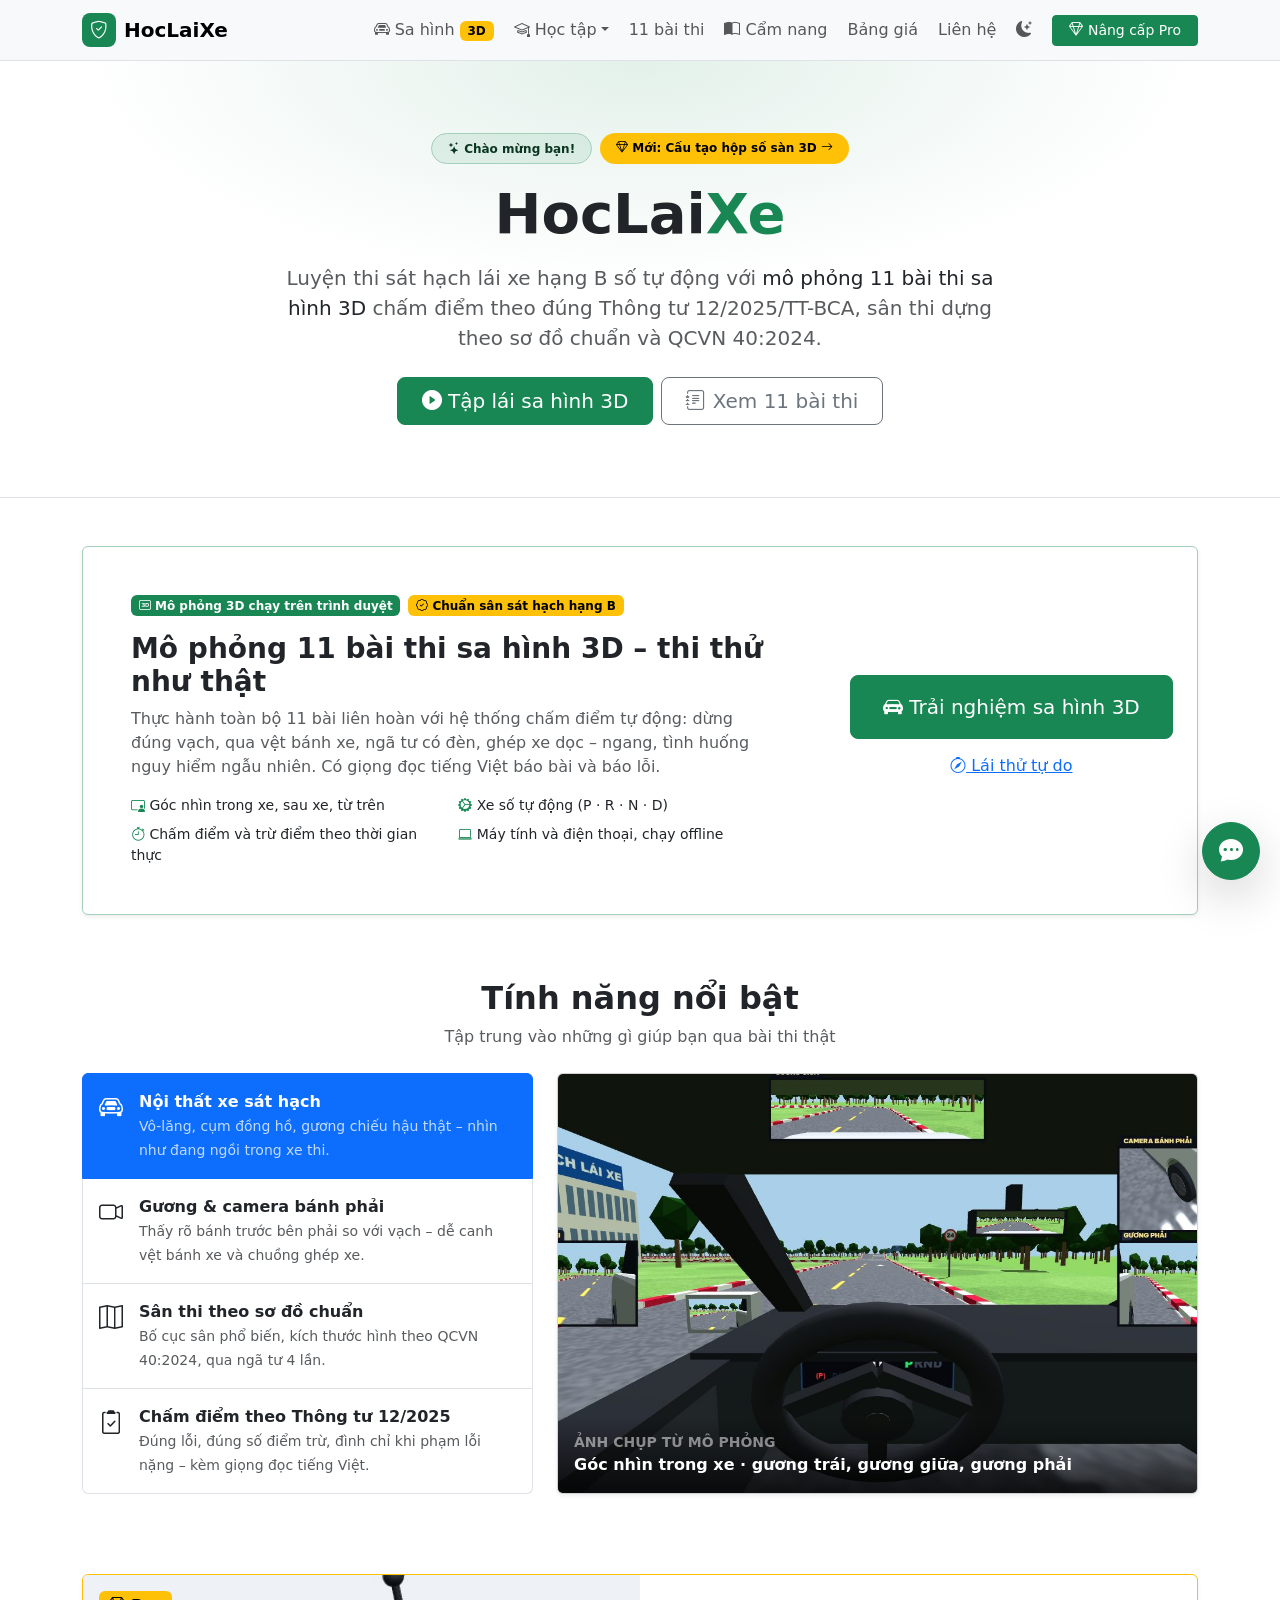
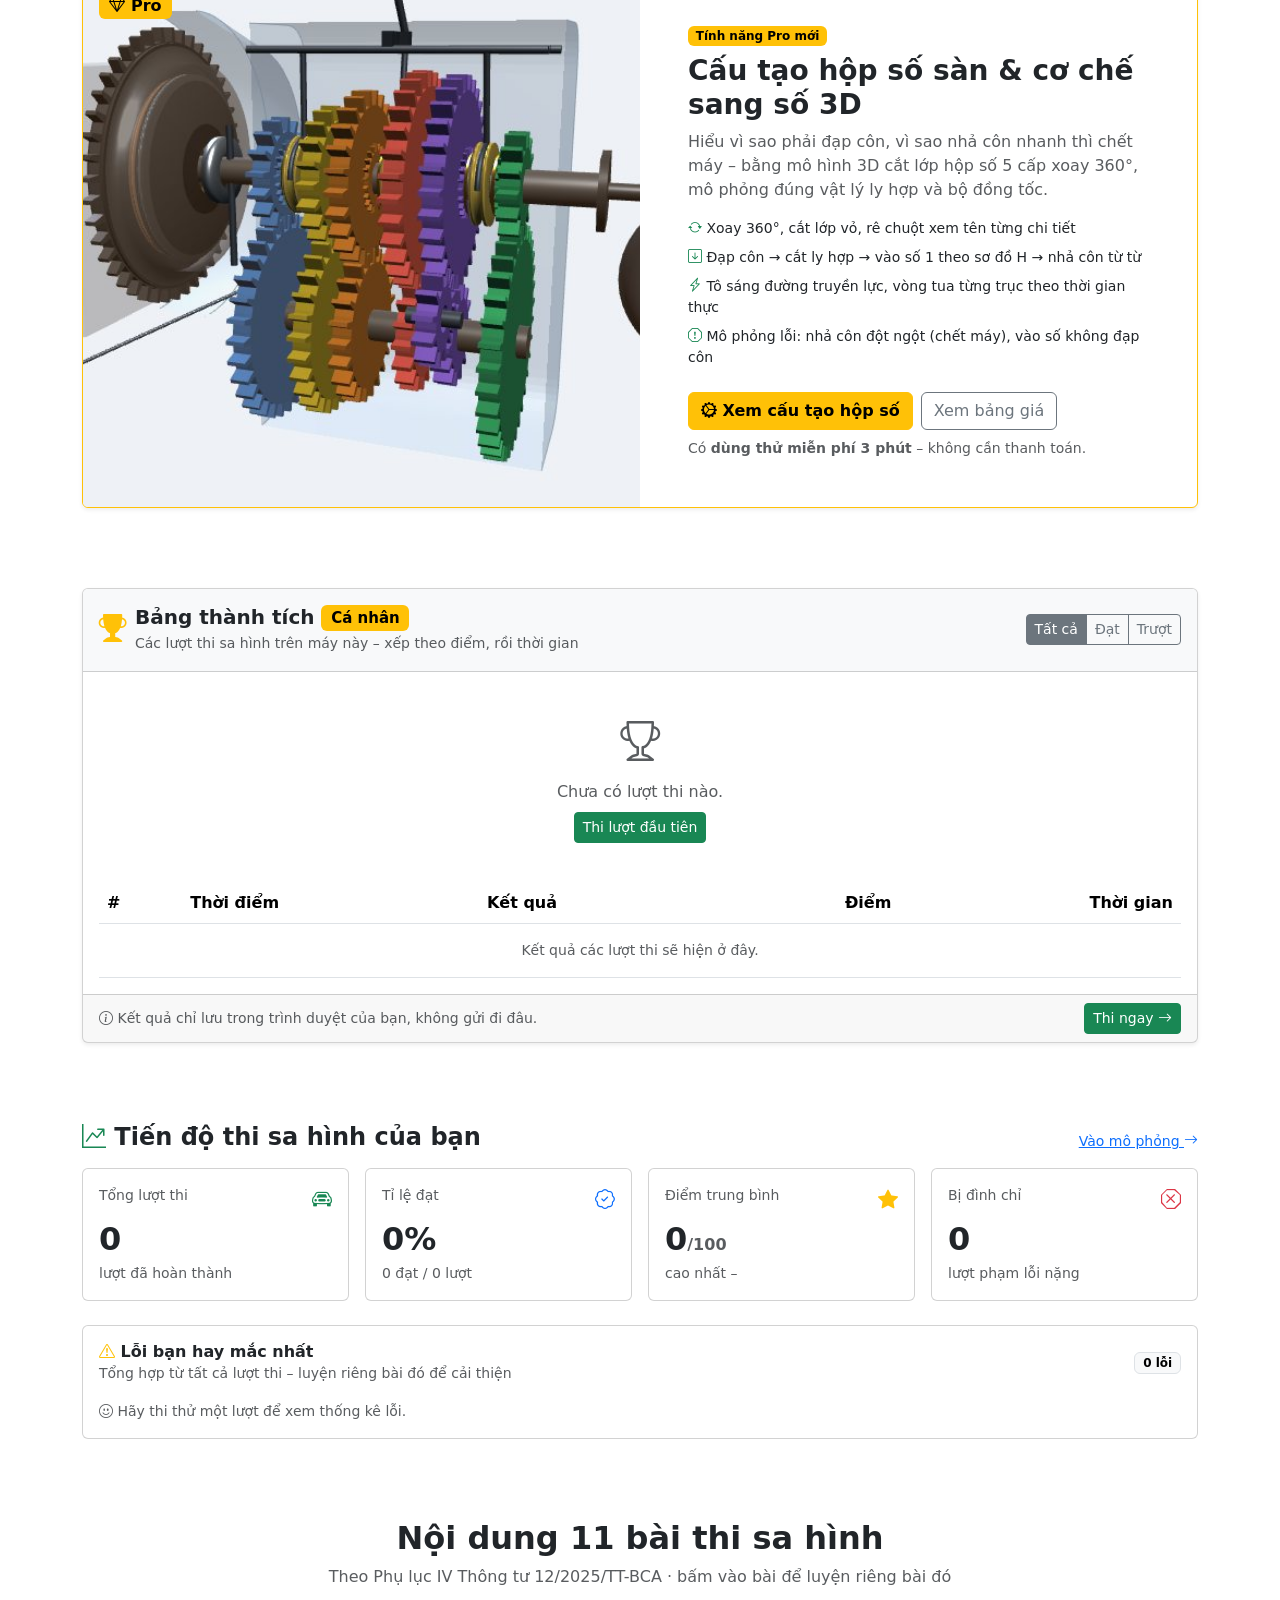
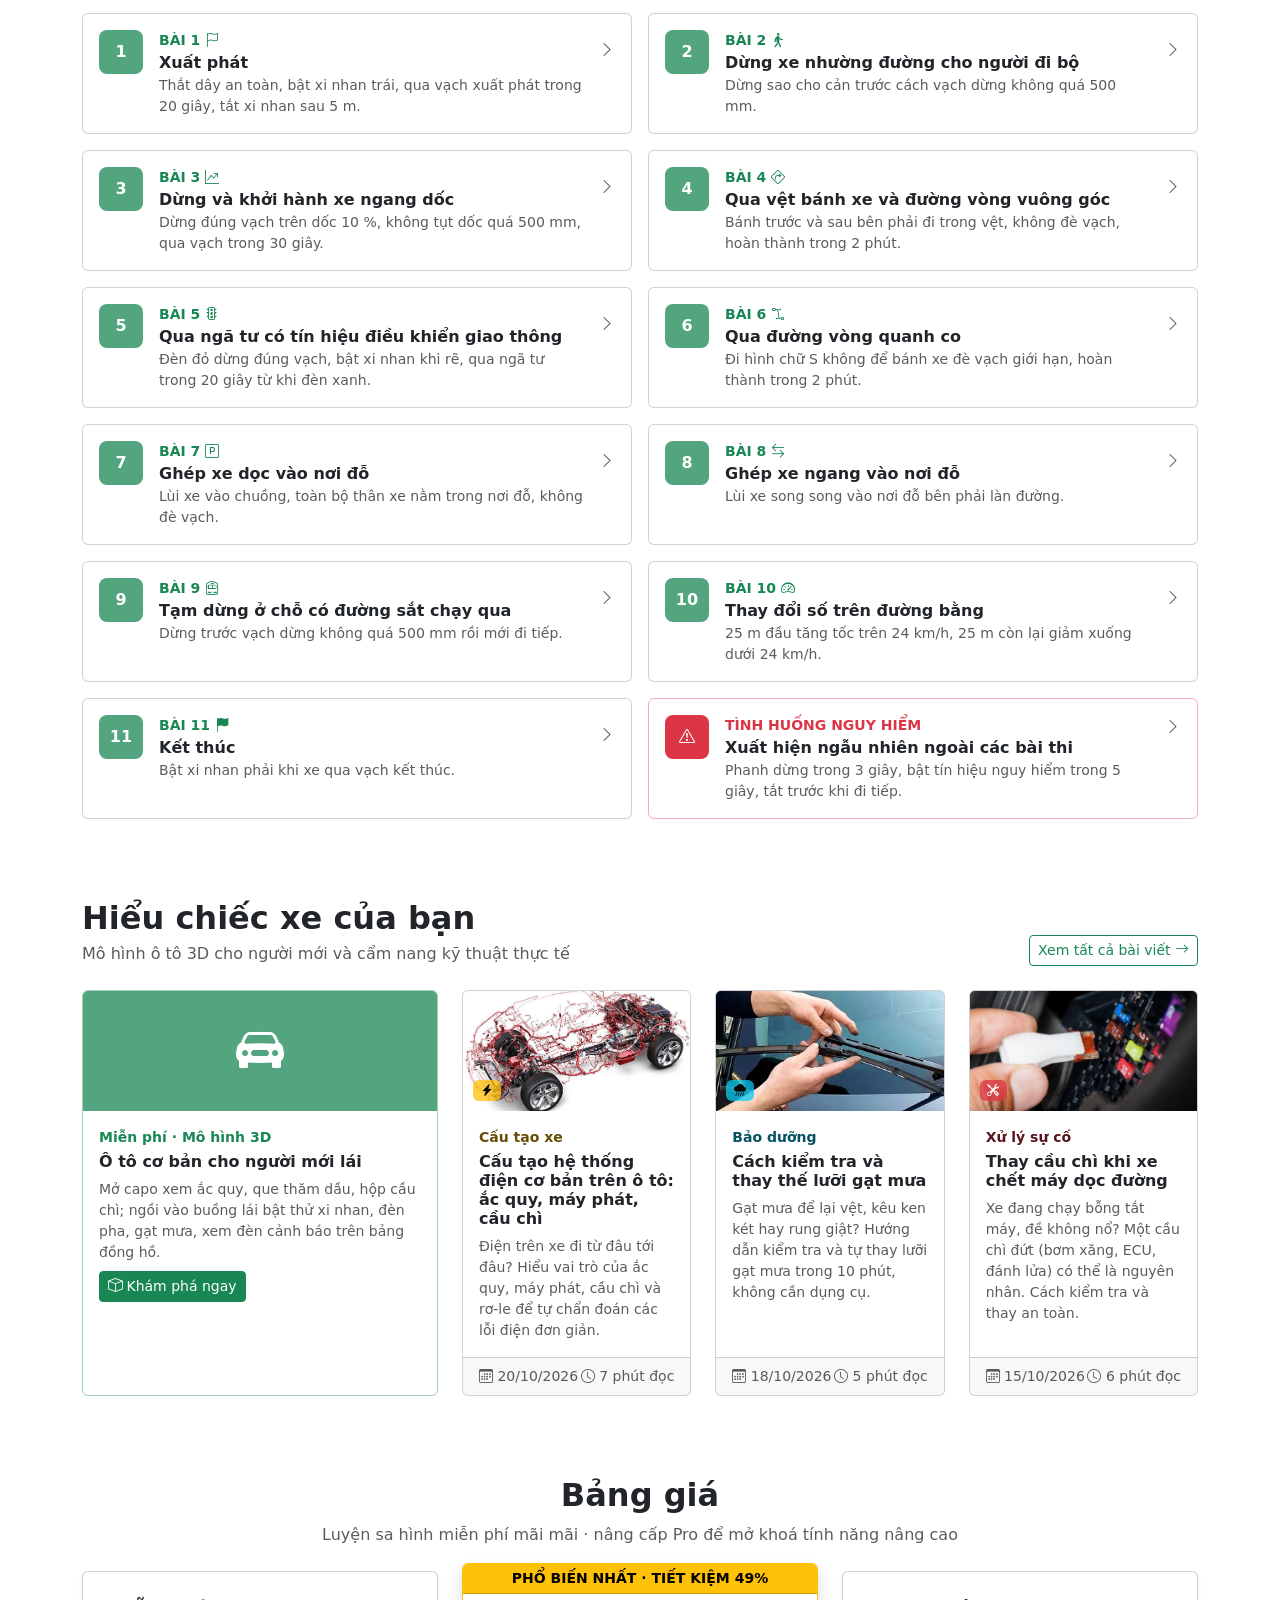
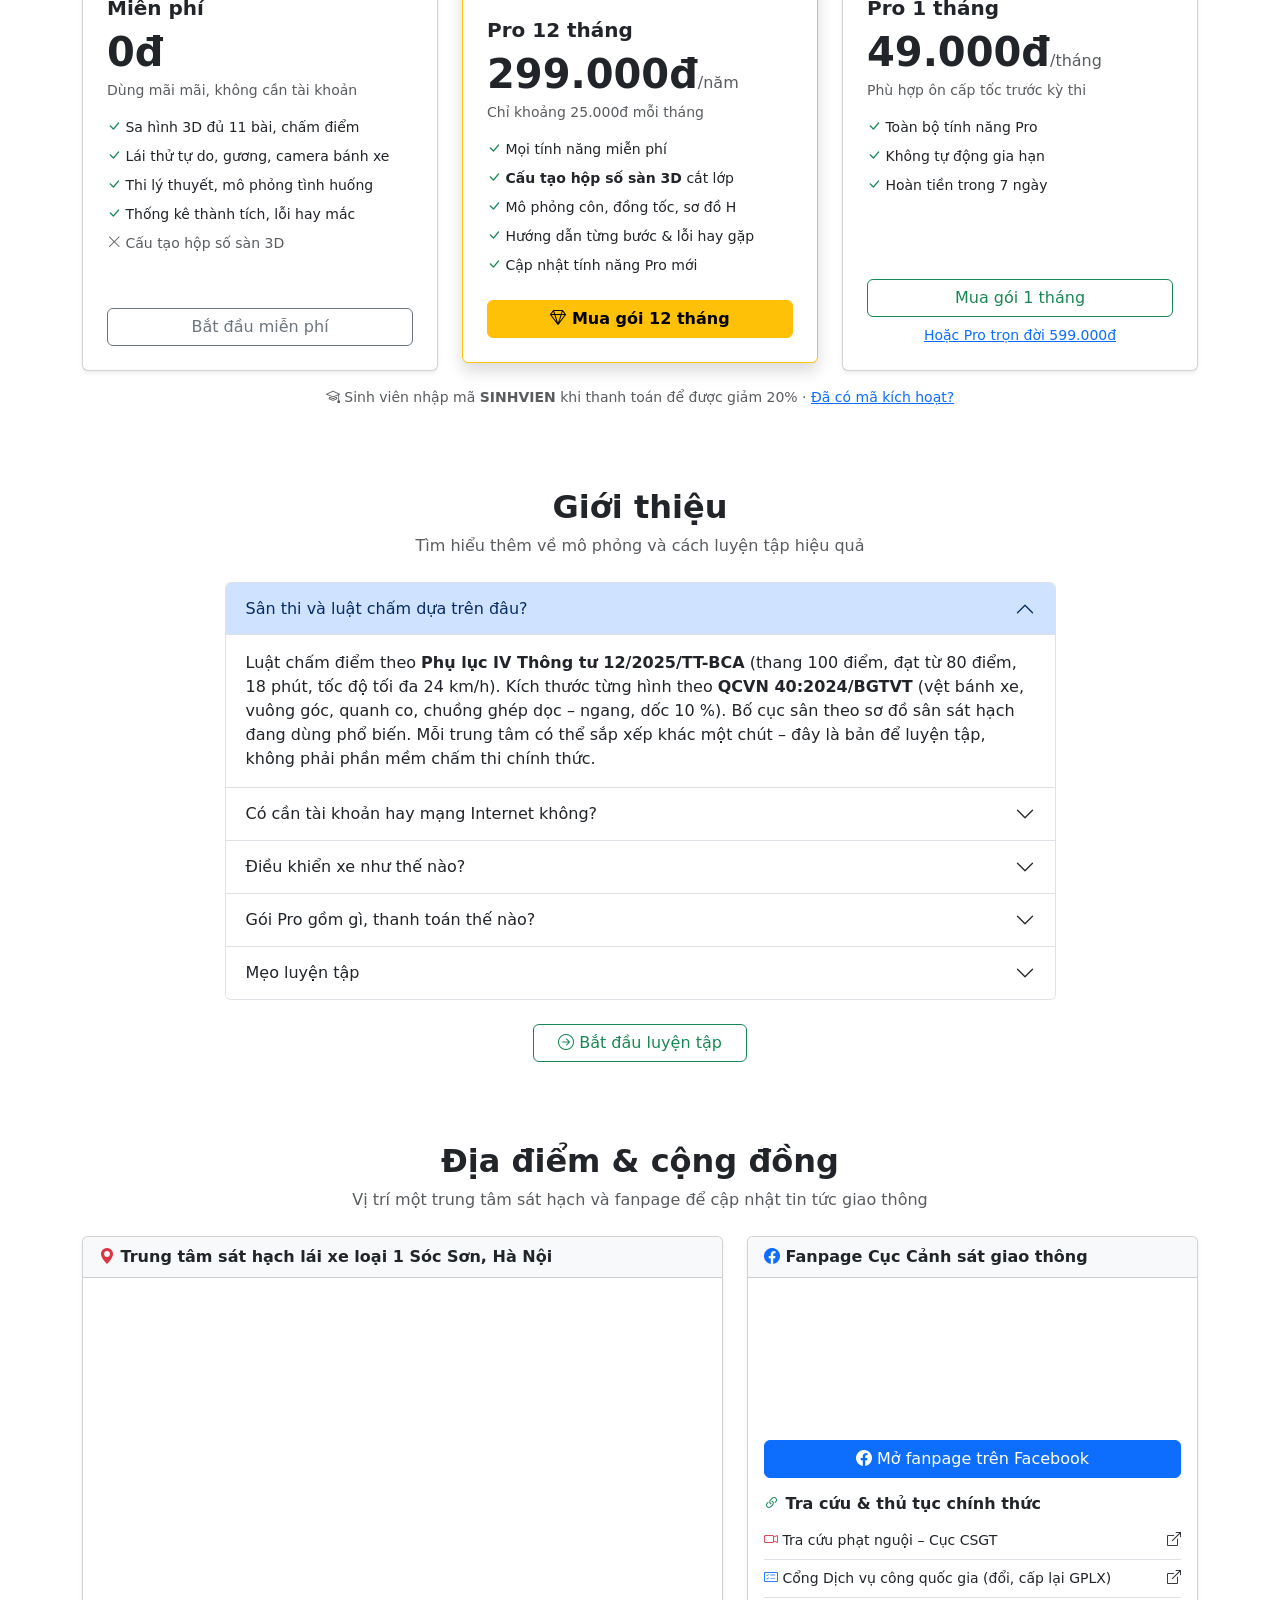
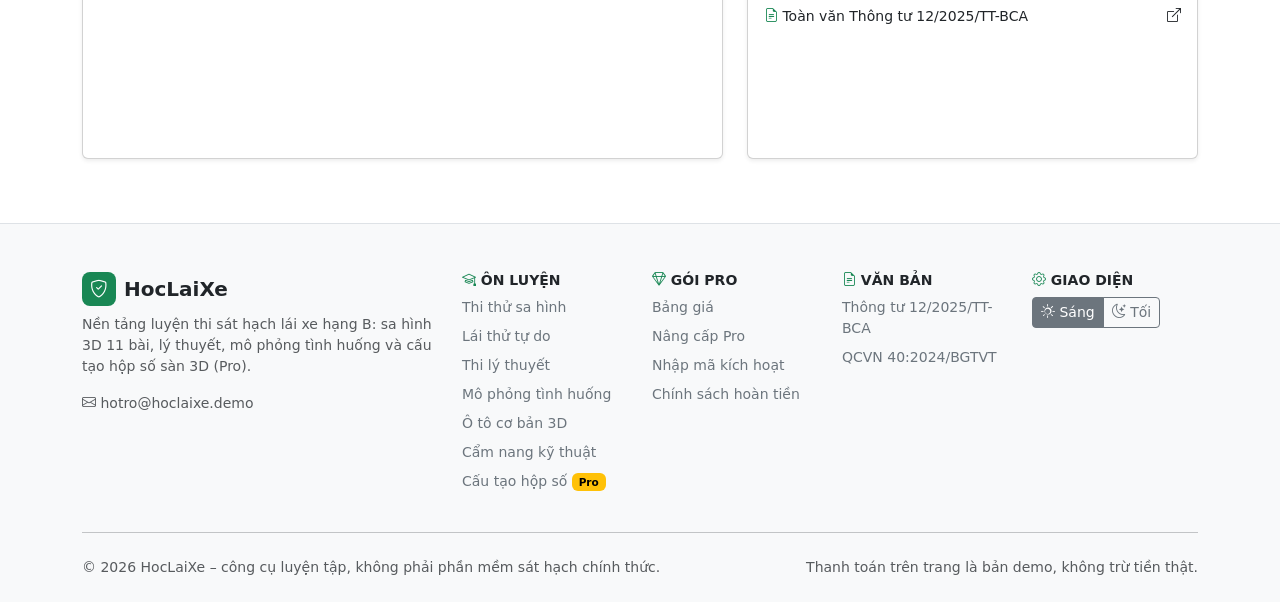
==== index.html @ d77bab8a "Thêm website HocLaiXe: luyện thi sát hạch lái xe hạng B - Trang chủ Bootstrap 5 (sáng/tối), thành tí" ====
<!doctype html>
<html lang="vi" data-bs-theme="light">
<head>
<meta charset="utf-8">
<meta name="viewport" content="width=device-width, initial-scale=1">
<link rel="icon" href="img/favicon.svg" type="image/svg+xml">
<title>HocLaiXe – Luyện thi sát hạch lái xe hạng B</title>
<meta name="description" content="Mô phỏng 11 bài thi sa hình 3D hạng B số tự động, chấm điểm theo Thông tư 12/2025/TT-BCA, sân dựng theo QCVN 40:2024. Chạy trên trình duyệt, không cần tài khoản.">
<script>
  // Áp chủ đề trước khi vẽ trang để không nháy màu
  (function () {
    try { var t = localStorage.getItem('sahinh_theme'); if (t === 'dark' || t === 'light') document.documentElement.setAttribute('data-bs-theme', t); } catch (e) {}
  })();
</script>
<link rel="stylesheet" href="vendor/bootstrap/bootstrap.min.css">
<link rel="stylesheet" href="vendor/bootstrap-icons/bootstrap-icons.min.css">
<link rel="stylesheet" href="css/home.css">
</head>
<body>

<!-- ============ THANH ĐIỀU HƯỚNG ============ -->
<nav class="navbar navbar-expand-lg bg-body-tertiary border-bottom sticky-top">
  <div class="container">
    <a class="navbar-brand d-flex align-items-center gap-2 fw-bold" href="index.html">
      <span class="brand-icon bg-success text-white rounded-3"><i class="bi bi-shield-check"></i></span>
      HocLaiXe
    </a>
    <button class="navbar-toggler" type="button" data-bs-toggle="collapse" data-bs-target="#nav" aria-controls="nav" aria-expanded="false" aria-label="Mở menu">
      <span class="navbar-toggler-icon"></span>
    </button>
    <div class="collapse navbar-collapse" id="nav">
      <ul class="navbar-nav ms-auto align-items-lg-center gap-lg-1">
        <li class="nav-item"><a class="nav-link" href="sa-hinh.html"><i class="bi bi-car-front"></i> Sa hình <span class="badge text-bg-warning">3D</span></a></li>
        <li class="nav-item dropdown">
          <a class="nav-link dropdown-toggle" href="#" role="button" data-bs-toggle="dropdown" aria-expanded="false"><i class="bi bi-mortarboard"></i> Học tập</a>
          <ul class="dropdown-menu">
            <li><a class="dropdown-item" href="sa-hinh.html"><i class="bi bi-car-front"></i> Sa hình 3D</a></li>
            <li><a class="dropdown-item" href="ly-thuyet.html"><i class="bi bi-journal-check"></i> Thi lý thuyết</a></li>
            <li><a class="dropdown-item" href="mo-phong.html"><i class="bi bi-play-btn"></i> Mô phỏng tình huống</a></li>
            <li><hr class="dropdown-divider"></li>
            <li><a class="dropdown-item" href="xe-co-ban.html"><i class="bi bi-box"></i> Ô tô cơ bản 3D</a></li>
            <li><a class="dropdown-item" href="hop-so.html"><i class="bi bi-gear-wide-connected"></i> Cấu tạo hộp số sàn <span class="badge text-bg-warning">Pro</span></a></li>
          </ul>
        </li>
        <li class="nav-item"><a class="nav-link" href="#noi-dung">11 bài thi</a></li>
        <li class="nav-item"><a class="nav-link" href="cam-nang.html"><i class="bi bi-book-half"></i> Cẩm nang</a></li>
        <li class="nav-item"><a class="nav-link" href="#bang-gia">Bảng giá</a></li>
        <li class="nav-item"><a class="nav-link" href="#lien-he">Liên hệ</a></li>
        <li class="nav-item">
          <button class="btn btn-link nav-link px-2" id="themeToggle" type="button" aria-label="Chuyển giao diện sáng/tối" title="Chuyển giao diện sáng/tối">
            <i class="bi bi-moon-stars-fill"></i><span class="d-lg-none ms-2">Giao diện sáng / tối</span>
          </button>
        </li>
        <li class="nav-item ms-lg-2"><a class="btn btn-success btn-sm px-3" data-pro-nav href="nang-cap.html"><i class="bi bi-gem"></i> Nâng cấp Pro</a></li>
      </ul>
    </div>
  </div>
</nav>

<!-- ============ HERO ============ -->
<header class="hero py-5 border-bottom">
  <div class="container text-center py-lg-4">
    <div class="d-flex flex-wrap justify-content-center gap-2 mb-3">
      <span class="badge rounded-pill text-bg-success bg-opacity-10 text-success-emphasis border border-success-subtle px-3 py-2">
        <i class="bi bi-stars"></i> <span id="welcome">Chào mừng bạn!</span>
      </span>
      <a class="badge rounded-pill text-bg-warning text-decoration-none px-3 py-2" href="hop-so.html">
        <i class="bi bi-gem"></i> Mới: Cấu tạo hộp số sàn 3D <i class="bi bi-arrow-right"></i>
      </a>
    </div>
    <h1 class="display-4 fw-bold mb-3">HocLai<span class="text-success">Xe</span></h1>
    <p class="lead text-body-secondary mx-auto mb-4" style="max-width: 720px">
      Luyện thi sát hạch lái xe hạng B số tự động với <strong class="text-body">mô phỏng 11 bài thi sa hình 3D</strong>
      chấm điểm theo đúng Thông tư 12/2025/TT-BCA, sân thi dựng theo sơ đồ chuẩn và QCVN 40:2024.
    </p>
    <div class="d-flex flex-wrap justify-content-center gap-2">
      <a class="btn btn-success btn-lg px-4" href="sa-hinh.html"><i class="bi bi-play-circle-fill"></i> Tập lái sa hình 3D</a>
      <a class="btn btn-outline-secondary btn-lg px-4" href="#noi-dung"><i class="bi bi-journal-text"></i> Xem 11 bài thi</a>
    </div>
  </div>
</header>

<main>
  <!-- ============ THẺ NỔI BẬT ============ -->
  <section class="container my-5">
    <div class="card border-success-subtle shadow-sm overflow-hidden">
      <div class="row g-0 align-items-center">
        <div class="col-lg-8">
          <div class="card-body p-4 p-lg-5">
            <div class="d-flex flex-wrap gap-2 mb-3">
              <span class="badge text-bg-success"><i class="bi bi-badge-3d"></i> Mô phỏng 3D chạy trên trình duyệt</span>
              <span class="badge text-bg-warning"><i class="bi bi-patch-check"></i> Chuẩn sân sát hạch hạng B</span>
            </div>
            <h2 class="h3 fw-bold">Mô phỏng 11 bài thi sa hình 3D – thi thử như thật</h2>
            <p class="text-body-secondary">
              Thực hành toàn bộ 11 bài liên hoàn với hệ thống chấm điểm tự động: dừng đúng vạch, qua vệt bánh xe,
              ngã tư có đèn, ghép xe dọc – ngang, tình huống nguy hiểm ngẫu nhiên. Có giọng đọc tiếng Việt báo bài và báo lỗi.
            </p>
            <div class="row row-cols-1 row-cols-sm-2 g-2 small">
              <div class="col"><i class="bi bi-person-video3 text-success"></i> Góc nhìn trong xe, sau xe, từ trên</div>
              <div class="col"><i class="bi bi-gear-wide-connected text-success"></i> Xe số tự động (P · R · N · D)</div>
              <div class="col"><i class="bi bi-stopwatch text-success"></i> Chấm điểm và trừ điểm theo thời gian thực</div>
              <div class="col"><i class="bi bi-laptop text-success"></i> Máy tính và điện thoại, chạy offline</div>
            </div>
          </div>
        </div>
        <div class="col-lg-4 text-center p-4">
          <a class="btn btn-success btn-lg w-100 py-3" href="sa-hinh.html"><i class="bi bi-car-front-fill"></i> Trải nghiệm sa hình 3D</a>
          <a class="btn btn-link mt-2" href="sa-hinh.html?mode=practice"><i class="bi bi-compass"></i> Lái thử tự do</a>
        </div>
      </div>
    </div>
  </section>

  <!-- ============ TÍNH NĂNG ============ -->
  <section class="container my-5 py-lg-3" id="tinh-nang">
    <div class="text-center mb-4">
      <h2 class="fw-bold">Tính năng nổi bật</h2>
      <p class="text-body-secondary">Tập trung vào những gì giúp bạn qua bài thi thật</p>
    </div>
    <div class="row g-4 align-items-stretch">
      <div class="col-lg-5">
        <div class="list-group" id="featureList">
          <button type="button" class="list-group-item list-group-item-action active p-3" data-img="img/cabin.jpg" data-caption="Góc nhìn trong xe · gương trái, gương giữa, gương phải">
            <div class="d-flex gap-3">
              <i class="bi bi-car-front fs-4"></i>
              <div><div class="fw-semibold">Nội thất xe sát hạch</div><small class="opacity-75">Vô-lăng, cụm đồng hồ, gương chiếu hậu thật – nhìn như đang ngồi trong xe thi.</small></div>
            </div>
          </button>
          <button type="button" class="list-group-item list-group-item-action p-3" data-img="img/vet.jpg" data-caption="Camera bánh phải giúp canh vệt bánh xe">
            <div class="d-flex gap-3">
              <i class="bi bi-camera-video fs-4"></i>
              <div><div class="fw-semibold">Gương &amp; camera bánh phải</div><small class="opacity-75">Thấy rõ bánh trước bên phải so với vạch – dễ canh vệt bánh xe và chuồng ghép xe.</small></div>
            </div>
          </button>
          <button type="button" class="list-group-item list-group-item-action p-3" data-img="img/so-do.jpg" data-caption="Sơ đồ sân sát hạch: ghép xe, chữ S, chữ Z, ngã tư có đèn">
            <div class="d-flex gap-3">
              <i class="bi bi-map fs-4"></i>
              <div><div class="fw-semibold">Sân thi theo sơ đồ chuẩn</div><small class="opacity-75">Bố cục sân phổ biến, kích thước hình theo QCVN 40:2024, qua ngã tư 4 lần.</small></div>
            </div>
          </button>
          <button type="button" class="list-group-item list-group-item-action p-3" data-img="img/nga-tu.jpg" data-caption="Ngã tư có đèn tín hiệu, đồng hồ đếm ngược">
            <div class="d-flex gap-3">
              <i class="bi bi-clipboard2-check fs-4"></i>
              <div><div class="fw-semibold">Chấm điểm theo Thông tư 12/2025</div><small class="opacity-75">Đúng lỗi, đúng số điểm trừ, đình chỉ khi phạm lỗi nặng – kèm giọng đọc tiếng Việt.</small></div>
            </div>
          </button>
        </div>
      </div>
      <div class="col-lg-7">
        <div class="card h-100 overflow-hidden shadow-sm">
          <div class="feature-shot position-relative h-100">
            <img id="featureImg" src="img/cabin.jpg" class="w-100 h-100 object-fit-cover" alt="Ảnh chụp mô phỏng">
            <div class="position-absolute bottom-0 start-0 end-0 p-3 feature-caption">
              <div class="small text-uppercase text-white-50 fw-semibold">Ảnh chụp từ mô phỏng</div>
              <div class="fw-bold text-white" id="featureCaption">Góc nhìn trong xe · gương trái, gương giữa, gương phải</div>
            </div>
          </div>
        </div>
      </div>
    </div>
  </section>

  <!-- ============ TÍNH NĂNG PRO: HỘP SỐ SÀN ============ -->
  <section class="container my-5 py-lg-3" id="pro-hop-so">
    <div class="card border-warning shadow-sm overflow-hidden">
      <div class="row g-0 align-items-stretch">
        <div class="col-lg-6">
          <a href="hop-so.html" class="d-block h-100 position-relative">
            <img src="img/hop-so.jpg" class="w-100 h-100 object-fit-cover" alt="Mô hình 3D cắt lớp hộp số sàn" loading="lazy">
            <span class="position-absolute top-0 start-0 m-3 badge text-bg-warning fs-6"><i class="bi bi-gem"></i> Pro</span>
          </a>
        </div>
        <div class="col-lg-6">
          <div class="card-body p-4 p-lg-5">
            <span class="badge text-bg-warning mb-2">Tính năng Pro mới</span>
            <h2 class="h3 fw-bold">Cấu tạo hộp số sàn &amp; cơ chế sang số 3D</h2>
            <p class="text-body-secondary">Hiểu vì sao phải đạp côn, vì sao nhả côn nhanh thì chết máy – bằng mô hình 3D cắt lớp hộp số 5 cấp xoay 360°, mô phỏng đúng vật lý ly hợp và bộ đồng tốc.</p>
            <ul class="list-unstyled vstack gap-2 small mb-4">
              <li><i class="bi bi-arrow-repeat text-success"></i> Xoay 360°, cắt lớp vỏ, rê chuột xem tên từng chi tiết</li>
              <li><i class="bi bi-arrow-down-square text-success"></i> Đạp côn → cắt ly hợp → vào số 1 theo sơ đồ H → nhả côn từ từ</li>
              <li><i class="bi bi-lightning-charge text-success"></i> Tô sáng đường truyền lực, vòng tua từng trục theo thời gian thực</li>
              <li><i class="bi bi-exclamation-octagon text-success"></i> Mô phỏng lỗi: nhả côn đột ngột (chết máy), vào số không đạp côn</li>
            </ul>
            <div class="d-flex flex-wrap gap-2">
              <a class="btn btn-warning fw-semibold" href="hop-so.html"><i class="bi bi-gear-wide-connected"></i> Xem cấu tạo hộp số</a>
              <a class="btn btn-outline-secondary" href="#bang-gia">Xem bảng giá</a>
            </div>
            <div class="small text-body-secondary mt-2">Có <b>dùng thử miễn phí 3 phút</b> – không cần thanh toán.</div>
          </div>
        </div>
      </div>
    </div>
  </section>

  <!-- ============ BẢNG THÀNH TÍCH ============ -->
  <section class="container my-5 py-lg-3" id="thanh-tich">
    <div class="card shadow-sm">
      <div class="card-header bg-body-tertiary d-flex flex-wrap justify-content-between align-items-center gap-2 py-3">
        <div class="d-flex align-items-center gap-2">
          <span class="fs-3 text-warning"><i class="bi bi-trophy-fill"></i></span>
          <div>
            <h2 class="h5 fw-bold mb-0">Bảng thành tích <span class="badge text-bg-warning align-middle">Cá nhân</span></h2>
            <small class="text-body-secondary">Các lượt thi sa hình trên máy này – xếp theo điểm, rồi thời gian</small>
          </div>
        </div>
        <div class="btn-group btn-group-sm" role="group" aria-label="Lọc kết quả" id="rankFilter">
          <input type="radio" class="btn-check" name="rf" id="rfAll" value="all" checked><label class="btn btn-outline-secondary" for="rfAll">Tất cả</label>
          <input type="radio" class="btn-check" name="rf" id="rfPass" value="pass"><label class="btn btn-outline-secondary" for="rfPass">Đạt</label>
          <input type="radio" class="btn-check" name="rf" id="rfFail" value="fail"><label class="btn btn-outline-secondary" for="rfFail">Trượt</label>
        </div>
      </div>
      <div class="card-body">
        <div class="row g-3 align-items-end mb-3" id="podium"></div>
        <div class="table-responsive">
          <table class="table table-hover align-middle mb-0">
            <thead><tr><th>#</th><th>Thời điểm</th><th>Kết quả</th><th class="text-end">Điểm</th><th class="text-end">Thời gian</th></tr></thead>
            <tbody id="rankBody"></tbody>
          </table>
        </div>
      </div>
      <div class="card-footer d-flex flex-wrap justify-content-between align-items-center gap-2">
        <span class="small text-body-secondary"><i class="bi bi-info-circle"></i> Kết quả chỉ lưu trong trình duyệt của bạn, không gửi đi đâu.</span>
        <a class="btn btn-success btn-sm" href="sa-hinh.html">Thi ngay <i class="bi bi-arrow-right"></i></a>
      </div>
    </div>
  </section>

  <!-- ============ TIẾN ĐỘ ============ -->
  <section class="container my-5 py-lg-3" id="tien-do">
    <div class="d-flex justify-content-between align-items-end mb-3">
      <h2 class="h4 fw-bold mb-0"><i class="bi bi-graph-up-arrow text-success"></i> Tiến độ thi sa hình của bạn</h2>
      <a class="small" href="sa-hinh.html">Vào mô phỏng <i class="bi bi-arrow-right"></i></a>
    </div>
    <div class="row row-cols-2 row-cols-lg-4 g-3 mb-4">
      <div class="col"><div class="card h-100"><div class="card-body">
        <div class="d-flex justify-content-between"><span class="small text-body-secondary">Tổng lượt thi</span><i class="bi bi-car-front text-success fs-5"></i></div>
        <div class="fs-2 fw-bold" id="stTotal">0</div><div class="small text-body-secondary">lượt đã hoàn thành</div>
      </div></div></div>
      <div class="col"><div class="card h-100"><div class="card-body">
        <div class="d-flex justify-content-between"><span class="small text-body-secondary">Tỉ lệ đạt</span><i class="bi bi-patch-check text-primary fs-5"></i></div>
        <div class="fs-2 fw-bold" id="stRate">0%</div><div class="small text-body-secondary" id="stRateSub">0 đạt / 0 lượt</div>
      </div></div></div>
      <div class="col"><div class="card h-100"><div class="card-body">
        <div class="d-flex justify-content-between"><span class="small text-body-secondary">Điểm trung bình</span><i class="bi bi-star-fill text-warning fs-5"></i></div>
        <div class="fs-2 fw-bold"><span id="stAvg">0</span><span class="fs-6 text-body-secondary">/100</span></div><div class="small text-body-secondary">cao nhất <span id="stBest">–</span></div>
      </div></div></div>
      <div class="col"><div class="card h-100"><div class="card-body">
        <div class="d-flex justify-content-between"><span class="small text-body-secondary">Bị đình chỉ</span><i class="bi bi-x-octagon text-danger fs-5"></i></div>
        <div class="fs-2 fw-bold" id="stFail">0</div><div class="small text-body-secondary">lượt phạm lỗi nặng</div>
      </div></div></div>
    </div>
    <div class="card">
      <div class="card-body">
        <div class="d-flex flex-wrap justify-content-between align-items-center gap-2 mb-3">
          <div>
            <h3 class="h6 fw-bold mb-0"><i class="bi bi-exclamation-triangle text-warning"></i> Lỗi bạn hay mắc nhất</h3>
            <small class="text-body-secondary">Tổng hợp từ tất cả lượt thi – luyện riêng bài đó để cải thiện</small>
          </div>
          <span class="badge text-bg-light border" id="errTotal">0 lỗi</span>
        </div>
        <div id="errList" class="vstack gap-3"></div>
      </div>
    </div>
  </section>

  <!-- ============ NỘI DUNG 11 BÀI ============ -->
  <section class="container my-5 py-lg-3" id="noi-dung">
    <div class="text-center mb-4">
      <h2 class="fw-bold">Nội dung 11 bài thi sa hình</h2>
      <p class="text-body-secondary">Theo Phụ lục IV Thông tư 12/2025/TT-BCA · bấm vào bài để luyện riêng bài đó</p>
    </div>
    <div class="row row-cols-1 row-cols-md-2 g-3" id="lessonGrid"></div>
  </section>

  <!-- ============ Ô TÔ CƠ BẢN 3D + CẨM NANG ============ -->
  <section class="container my-5 py-lg-3" id="cam-nang-moi">
    <div class="d-flex flex-wrap justify-content-between align-items-end gap-2 mb-4">
      <div>
        <h2 class="fw-bold mb-1">Hiểu chiếc xe của bạn</h2>
        <p class="text-body-secondary mb-0">Mô hình ô tô 3D cho người mới và cẩm nang kỹ thuật thực tế</p>
      </div>
      <a class="btn btn-outline-success btn-sm" href="cam-nang.html">Xem tất cả bài viết <i class="bi bi-arrow-right"></i></a>
    </div>
    <div class="row g-4">
      <div class="col-lg-4">
        <a class="card h-100 lesson-card text-decoration-none border-success-subtle" href="xe-co-ban.html">
          <div class="article-cover text-bg-success bg-opacity-75"><i class="bi bi-car-front-fill"></i></div>
          <div class="card-body">
            <div class="small text-success fw-semibold mb-1">Miễn phí · Mô hình 3D</div>
            <h3 class="h6 fw-bold text-body">Ô tô cơ bản cho người mới lái</h3>
            <p class="small text-body-secondary mb-2">Mở capo xem ắc quy, que thăm dầu, hộp cầu chì; ngồi vào buồng lái bật thử xi nhan, đèn pha, gạt mưa, xem đèn cảnh báo trên bảng đồng hồ.</p>
            <span class="btn btn-success btn-sm"><i class="bi bi-box"></i> Khám phá ngay</span>
          </div>
        </a>
      </div>
      <div class="col-lg-8">
        <div class="row row-cols-1 row-cols-md-3 g-4" id="homeArticles"></div>
      </div>
    </div>
  </section>

  <!-- ============ BẢNG GIÁ ============ -->
  <section class="container my-5 py-lg-3" id="bang-gia">
    <div class="text-center mb-4">
      <h2 class="fw-bold">Bảng giá</h2>
      <p class="text-body-secondary">Luyện sa hình miễn phí mãi mãi · nâng cấp Pro để mở khoá tính năng nâng cao</p>
    </div>
    <div class="row row-cols-1 row-cols-lg-3 g-4 align-items-stretch">
      <div class="col">
        <div class="card h-100 price-card shadow-sm">
          <div class="card-body p-4 d-flex flex-column">
            <h3 class="h5 fw-bold">Miễn phí</h3>
            <div class="display-6 fw-bold mb-1">0đ</div>
            <div class="small text-body-secondary mb-3">Dùng mãi mãi, không cần tài khoản</div>
            <ul class="list-unstyled vstack gap-2 small mb-4">
              <li><i class="bi bi-check-lg text-success"></i> Sa hình 3D đủ 11 bài, chấm điểm</li>
              <li><i class="bi bi-check-lg text-success"></i> Lái thử tự do, gương, camera bánh xe</li>
              <li><i class="bi bi-check-lg text-success"></i> Thi lý thuyết, mô phỏng tình huống</li>
              <li><i class="bi bi-check-lg text-success"></i> Thống kê thành tích, lỗi hay mắc</li>
              <li class="text-body-secondary"><i class="bi bi-x-lg"></i> Cấu tạo hộp số sàn 3D</li>
            </ul>
            <a class="btn btn-outline-secondary mt-auto" href="sa-hinh.html">Bắt đầu miễn phí</a>
          </div>
        </div>
      </div>
      <div class="col">
        <div class="card h-100 price-card featured border-warning shadow">
          <div class="card-header text-bg-warning text-center fw-semibold py-1 small">PHỔ BIẾN NHẤT · TIẾT KIỆM 49%</div>
          <div class="card-body p-4 d-flex flex-column">
            <h3 class="h5 fw-bold">Pro 12 tháng</h3>
            <div class="display-6 fw-bold mb-1">299.000đ<span class="fs-6 fw-normal text-body-secondary">/năm</span></div>
            <div class="small text-body-secondary mb-3">Chỉ khoảng 25.000đ mỗi tháng</div>
            <ul class="list-unstyled vstack gap-2 small mb-4">
              <li><i class="bi bi-check-lg text-success"></i> Mọi tính năng miễn phí</li>
              <li><i class="bi bi-check-lg text-success"></i> <b>Cấu tạo hộp số sàn 3D</b> cắt lớp</li>
              <li><i class="bi bi-check-lg text-success"></i> Mô phỏng côn, đồng tốc, sơ đồ H</li>
              <li><i class="bi bi-check-lg text-success"></i> Hướng dẫn từng bước &amp; lỗi hay gặp</li>
              <li><i class="bi bi-check-lg text-success"></i> Cập nhật tính năng Pro mới</li>
            </ul>
            <a class="btn btn-warning fw-semibold mt-auto" href="nang-cap.html?plan=Y"><i class="bi bi-gem"></i> Mua gói 12 tháng</a>
          </div>
        </div>
      </div>
      <div class="col">
        <div class="card h-100 price-card shadow-sm">
          <div class="card-body p-4 d-flex flex-column">
            <h3 class="h5 fw-bold">Pro 1 tháng</h3>
            <div class="display-6 fw-bold mb-1">49.000đ<span class="fs-6 fw-normal text-body-secondary">/tháng</span></div>
            <div class="small text-body-secondary mb-3">Phù hợp ôn cấp tốc trước kỳ thi</div>
            <ul class="list-unstyled vstack gap-2 small mb-4">
              <li><i class="bi bi-check-lg text-success"></i> Toàn bộ tính năng Pro</li>
              <li><i class="bi bi-check-lg text-success"></i> Không tự động gia hạn</li>
              <li><i class="bi bi-check-lg text-success"></i> Hoàn tiền trong 7 ngày</li>
            </ul>
            <a class="btn btn-outline-success mt-auto" href="nang-cap.html?plan=M">Mua gói 1 tháng</a>
            <a class="small text-center mt-2" href="nang-cap.html?plan=L">Hoặc Pro trọn đời 599.000đ</a>
          </div>
        </div>
      </div>
    </div>
    <div class="text-center small text-body-secondary mt-3">
      <i class="bi bi-mortarboard"></i> Sinh viên nhập mã <b>SINHVIEN</b> khi thanh toán để được giảm 20% ·
      <a href="nang-cap.html#kich-hoat">Đã có mã kích hoạt?</a>
    </div>
  </section>

  <!-- ============ GIỚI THIỆU ============ -->
  <section class="container my-5 py-lg-3" id="gioi-thieu">
    <div class="text-center mb-4">
      <h2 class="fw-bold">Giới thiệu</h2>
      <p class="text-body-secondary">Tìm hiểu thêm về mô phỏng và cách luyện tập hiệu quả</p>
    </div>
    <div class="row justify-content-center">
      <div class="col-lg-9">
        <div class="accordion" id="faq">
          <div class="accordion-item">
            <h3 class="accordion-header"><button class="accordion-button" type="button" data-bs-toggle="collapse" data-bs-target="#f1">Sân thi và luật chấm dựa trên đâu?</button></h3>
            <div id="f1" class="accordion-collapse collapse show" data-bs-parent="#faq"><div class="accordion-body">
              Luật chấm điểm theo <strong>Phụ lục IV Thông tư 12/2025/TT-BCA</strong> (thang 100 điểm, đạt từ 80 điểm, 18 phút, tốc độ tối đa 24 km/h).
              Kích thước từng hình theo <strong>QCVN 40:2024/BGTVT</strong> (vệt bánh xe, vuông góc, quanh co, chuồng ghép dọc – ngang, dốc 10 %).
              Bố cục sân theo sơ đồ sân sát hạch đang dùng phổ biến. Mỗi trung tâm có thể sắp xếp khác một chút – đây là bản để luyện tập, không phải phần mềm chấm thi chính thức.
            </div></div>
          </div>
          <div class="accordion-item">
            <h3 class="accordion-header"><button class="accordion-button collapsed" type="button" data-bs-toggle="collapse" data-bs-target="#f2">Có cần tài khoản hay mạng Internet không?</button></h3>
            <div id="f2" class="accordion-collapse collapse" data-bs-parent="#faq"><div class="accordion-body">
              Không. Toàn bộ chạy trên trình duyệt từ các tệp tĩnh, kể cả khi không có mạng. Lịch sử thi được lưu trong trình duyệt của bạn.
            </div></div>
          </div>
          <div class="accordion-item">
            <h3 class="accordion-header"><button class="accordion-button collapsed" type="button" data-bs-toggle="collapse" data-bs-target="#f3">Điều khiển xe như thế nào?</button></h3>
            <div id="f3" class="accordion-collapse collapse" data-bs-parent="#faq"><div class="accordion-body">
              <div class="row row-cols-1 row-cols-sm-2 g-2 small">
                <div class="col"><kbd>W</kbd> <kbd>S</kbd> ga / phanh</div>
                <div class="col"><kbd>A</kbd> <kbd>D</kbd> xoay vô-lăng · <kbd>F</kbd> trả lái giữa</div>
                <div class="col"><kbd>Shift</kbd> + <kbd>A</kbd>/<kbd>D</kbd> đánh lái chậm</div>
                <div class="col"><kbd>1</kbd>–<kbd>4</kbd> số P · R · N · D</div>
                <div class="col"><kbd>Z</kbd> <kbd>X</kbd> <kbd>C</kbd> xi nhan trái · phải · tắt</div>
                <div class="col"><kbd>B</kbd> dây an toàn · <kbd>Phím cách</kbd> phanh tay</div>
                <div class="col"><kbd>H</kbd> đèn cảnh báo nguy hiểm</div>
                <div class="col"><kbd>V</kbd> góc nhìn · <kbd>G</kbd> gương</div>
              </div>
              Trên điện thoại có nút cảm ứng ga, phanh, lái.
            </div></div>
          </div>
          <div class="accordion-item">
            <h3 class="accordion-header"><button class="accordion-button collapsed" type="button" data-bs-toggle="collapse" data-bs-target="#f5">Gói Pro gồm gì, thanh toán thế nào?</button></h3>
            <div id="f5" class="accordion-collapse collapse" data-bs-parent="#faq"><div class="accordion-body">
              Gói Pro mở khoá <a href="hop-so.html">cấu tạo hộp số sàn 3D</a> và các tính năng Pro sau này. Chọn gói ở <a href="#bang-gia">bảng giá</a>, điền thông tin,
              thanh toán bằng chuyển khoản hoặc ví điện tử và nhận <b>mã kích hoạt</b> dạng HLX-XXXX-XXXX-XXXX. Có dùng thử miễn phí 3 phút và hoàn tiền trong 7 ngày.
              <div class="small text-body-secondary mt-2">Lưu ý: đây là bản demo cho bài thực hành – thanh toán được mô phỏng, không trừ tiền thật.</div>
            </div></div>
          </div>
          <div class="accordion-item">
            <h3 class="accordion-header"><button class="accordion-button collapsed" type="button" data-bs-toggle="collapse" data-bs-target="#f4">Mẹo luyện tập</button></h3>
            <div id="f4" class="accordion-collapse collapse" data-bs-parent="#faq"><div class="accordion-body">
              Bắt đầu bằng <strong>Lái thử tự do</strong> để làm quen từng bài (Esc để dịch chuyển tới bài bất kỳ, lỗi chỉ báo chứ không trừ điểm).
              Bật <strong>Trợ giúp</strong> để xem khoảng cách tới vạch dừng và độ lệch vệt bánh xe theo cm. Khi đã quen, thi thử nhiều lượt và xem phần
              <a href="#tien-do">lỗi hay mắc</a> để luyện riêng.
            </div></div>
          </div>
        </div>
        <div class="text-center mt-4">
          <a class="btn btn-outline-success px-4" href="sa-hinh.html"><i class="bi bi-arrow-right-circle"></i> Bắt đầu luyện tập</a>
        </div>
      </div>
    </div>
  </section>
  <!-- ============ LIÊN HỆ: BẢN ĐỒ + FANPAGE ============ -->
  <section class="container my-5 py-lg-3" id="lien-he">
    <div class="text-center mb-4">
      <h2 class="fw-bold">Địa điểm &amp; cộng đồng</h2>
      <p class="text-body-secondary">Vị trí một trung tâm sát hạch và fanpage để cập nhật tin tức giao thông</p>
    </div>
    <div class="row g-4">
      <div class="col-lg-7">
        <div class="card shadow-sm">
          <div class="card-header bg-body-tertiary fw-semibold">
            <i class="bi bi-geo-alt-fill text-danger"></i> Trung tâm sát hạch lái xe loại 1 Sóc Sơn, Hà Nội
          </div>
          <div class="ratio ratio-4x3">
            <iframe src="https://maps.google.com/maps?q=21.23505,105.86720&amp;hl=vi&amp;z=16&amp;output=embed" title="Bản đồ Trung tâm sát hạch lái xe Sóc Sơn" loading="lazy" referrerpolicy="no-referrer-when-downgrade" allowfullscreen></iframe>
          </div>
        </div>
      </div>
      <div class="col-lg-5">
        <div class="card h-100 shadow-sm">
          <div class="card-header bg-body-tertiary fw-semibold"><i class="bi bi-facebook text-primary"></i> Fanpage Cục Cảnh sát giao thông</div>
          <div class="card-body">
            <!-- Plugin trang Facebook. Đổi trang khác: thay giá trị href (đã mã hoá URL) trong src -->
            <div class="fb-wrap mx-auto">
              <iframe title="Fanpage Cục Cảnh sát giao thông"
                src="https://www.facebook.com/plugins/page.php?href=https%3A%2F%2Fwww.facebook.com%2FCucCanhSatGiaoThong&amp;width=500&amp;height=130&amp;small_header=false&amp;adapt_container_width=true&amp;hide_cover=false&amp;show_facepile=true&amp;locale=vi_VN"
                width="500" height="130" style="border:none;overflow:hidden" scrolling="no" frameborder="0"
                allow="autoplay; clipboard-write; encrypted-media; picture-in-picture; web-share" loading="lazy"></iframe>
            </div>
            <a class="btn btn-primary w-100 my-3" href="https://www.facebook.com/CucCanhSatGiaoThong" target="_blank" rel="noopener">
              <i class="bi bi-facebook"></i> Mở fanpage trên Facebook
            </a>
            <h3 class="h6 fw-bold"><i class="bi bi-link-45deg text-success"></i> Tra cứu &amp; thủ tục chính thức</h3>
            <div class="list-group list-group-flush small">
              <a class="list-group-item list-group-item-action d-flex justify-content-between align-items-center px-0" href="https://www.csgt.vn" target="_blank" rel="noopener">
                <span><i class="bi bi-camera-video text-danger"></i> Tra cứu phạt nguội – Cục CSGT</span><i class="bi bi-box-arrow-up-right"></i>
              </a>
              <a class="list-group-item list-group-item-action d-flex justify-content-between align-items-center px-0" href="https://dichvucong.gov.vn" target="_blank" rel="noopener">
                <span><i class="bi bi-card-checklist text-primary"></i> Cổng Dịch vụ công quốc gia (đổi, cấp lại GPLX)</span><i class="bi bi-box-arrow-up-right"></i>
              </a>
              <a class="list-group-item list-group-item-action d-flex justify-content-between align-items-center px-0" href="https://xaydungchinhsach.chinhphu.vn/toan-van-thong-tu-12-2025-tt-bca-cua-bo-cong-an-quy-dinh-ve-sat-hach-cap-giay-phep-lai-xe-119250303174347028.htm" target="_blank" rel="noopener">
                <span><i class="bi bi-file-earmark-text text-success"></i> Toàn văn Thông tư 12/2025/TT-BCA</span><i class="bi bi-box-arrow-up-right"></i>
              </a>
            </div>
          </div>
        </div>
      </div>
    </div>
  </section>
</main>

<!-- ============ CHATBOT ============ -->
<button class="btn btn-success rounded-circle shadow-lg chat-fab" id="chatFab" type="button" aria-label="Mở trợ lý hỏi đáp" title="Hỏi đáp học lái xe">
  <i class="bi bi-chat-dots-fill fs-4"></i>
</button>
<div class="card shadow-lg chat-box" id="chatBox" hidden role="dialog" aria-label="Trợ lý hỏi đáp học lái xe">
  <div class="card-header bg-success text-white d-flex align-items-center gap-2">
    <i class="bi bi-robot fs-5"></i>
    <div class="flex-grow-1 lh-sm"><div class="fw-semibold">Trợ lý HocLaiXe</div><small class="opacity-75">Hỏi đáp về học và thi bằng lái</small></div>
    <button class="btn-close btn-close-white" id="chatClose" type="button" aria-label="Đóng"></button>
  </div>
  <div class="card-body chat-log" id="chatLog"></div>
  <div class="px-3 pb-2 d-flex flex-wrap gap-1" id="chatChips"></div>
  <form class="card-footer d-flex gap-2" id="chatForm" autocomplete="off">
    <input class="form-control form-control-sm" id="chatInput" placeholder="Nhập câu hỏi, ví dụ: thi lý thuyết bao nhiêu câu?" aria-label="Câu hỏi">
    <button class="btn btn-success btn-sm" type="submit" aria-label="Gửi"><i class="bi bi-send-fill"></i></button>
  </form>
</div>

<!-- ============ CHÂN TRANG ============ -->
<footer class="border-top bg-body-tertiary pt-5 pb-4 mt-5">
  <div class="container">
    <div class="row g-4">
      <div class="col-lg-4">
        <a class="d-flex align-items-center gap-2 fw-bold fs-5 text-body text-decoration-none mb-2" href="index.html">
          <span class="brand-icon bg-success text-white rounded-3"><i class="bi bi-shield-check"></i></span> HocLaiXe
        </a>
        <p class="small text-body-secondary">Nền tảng luyện thi sát hạch lái xe hạng B: sa hình 3D 11 bài, lý thuyết, mô phỏng tình huống và cấu tạo hộp số sàn 3D (Pro).</p>
        <div class="small text-body-secondary"><i class="bi bi-envelope"></i> hotro@hoclaixe.demo</div>
      </div>
      <div class="col-6 col-lg-2">
        <h6 class="fw-bold text-uppercase small"><i class="bi bi-mortarboard text-success"></i> Ôn luyện</h6>
        <ul class="list-unstyled small vstack gap-2">
          <li><a class="link-secondary text-decoration-none" href="sa-hinh.html">Thi thử sa hình</a></li>
          <li><a class="link-secondary text-decoration-none" href="sa-hinh.html?mode=practice">Lái thử tự do</a></li>
          <li><a class="link-secondary text-decoration-none" href="ly-thuyet.html">Thi lý thuyết</a></li>
          <li><a class="link-secondary text-decoration-none" href="mo-phong.html">Mô phỏng tình huống</a></li>
          <li><a class="link-secondary text-decoration-none" href="xe-co-ban.html">Ô tô cơ bản 3D</a></li>
          <li><a class="link-secondary text-decoration-none" href="cam-nang.html">Cẩm nang kỹ thuật</a></li>
          <li><a class="link-secondary text-decoration-none" href="hop-so.html">Cấu tạo hộp số <span class="badge text-bg-warning">Pro</span></a></li>
        </ul>
      </div>
      <div class="col-6 col-lg-2">
        <h6 class="fw-bold text-uppercase small"><i class="bi bi-gem text-success"></i> Gói Pro</h6>
        <ul class="list-unstyled small vstack gap-2">
          <li><a class="link-secondary text-decoration-none" href="#bang-gia">Bảng giá</a></li>
          <li><a class="link-secondary text-decoration-none" href="nang-cap.html">Nâng cấp Pro</a></li>
          <li><a class="link-secondary text-decoration-none" href="nang-cap.html#kich-hoat">Nhập mã kích hoạt</a></li>
          <li><a class="link-secondary text-decoration-none" href="nang-cap.html#chinh-sach">Chính sách hoàn tiền</a></li>
        </ul>
      </div>
      <div class="col-6 col-lg-2">
        <h6 class="fw-bold text-uppercase small"><i class="bi bi-file-earmark-text text-success"></i> Văn bản</h6>
        <ul class="list-unstyled small vstack gap-2">
          <li><a class="link-secondary text-decoration-none" href="https://xaydungchinhsach.chinhphu.vn/toan-van-thong-tu-12-2025-tt-bca-cua-bo-cong-an-quy-dinh-ve-sat-hach-cap-giay-phep-lai-xe-119250303174347028.htm" target="_blank" rel="noopener">Thông tư 12/2025/TT-BCA</a></li>
          <li><a class="link-secondary text-decoration-none" href="https://cdn.thuvienphapluat.vn/phap-luat/2022-2/NTMH/21122024/QCVN-40-2024.pdf" target="_blank" rel="noopener">QCVN 40:2024/BGTVT</a></li>
        </ul>
      </div>
      <div class="col-6 col-lg-2">
        <h6 class="fw-bold text-uppercase small"><i class="bi bi-gear text-success"></i> Giao diện</h6>
        <div class="btn-group btn-group-sm" role="group" aria-label="Giao diện">
          <button type="button" class="btn btn-outline-secondary" data-theme-set="light"><i class="bi bi-sun"></i> Sáng</button>
          <button type="button" class="btn btn-outline-secondary" data-theme-set="dark"><i class="bi bi-moon-stars"></i> Tối</button>
        </div>
      </div>
    </div>
    <hr class="my-4">
    <div class="d-flex flex-wrap justify-content-between gap-2 small text-body-secondary">
      <span>© <span id="year">2026</span> HocLaiXe – công cụ luyện tập, không phải phần mềm sát hạch chính thức.</span>
      <span>Thanh toán trên trang là bản demo, không trừ tiền thật.</span>
    </div>
  </div>
</footer>

<script src="vendor/bootstrap/bootstrap.bundle.min.js"></script>
<script src="js/theme.js"></script>
<script src="js/license.js"></script>
<script src="js/articles.js"></script>
<script src="js/cam-nang.js"></script>
<script src="js/home.js"></script>
<script src="js/chatbot.js"></script>
</body>
</html>
---- css/home.css ----
/* Trang chủ: Bootstrap mặc định, chỉ bổ sung vài chi tiết nhỏ */
.brand-icon { width: 34px; height: 34px; display: inline-grid; place-items: center; font-size: 1.1rem; }

.hero {
  background:
    radial-gradient(800px 320px at 50% 0%, rgba(var(--bs-success-rgb), .12), transparent 70%),
    var(--bs-body-bg);
}

.feature-shot { min-height: 320px; }
.feature-caption { background: linear-gradient(transparent, rgba(0, 0, 0, .75)); }
#featureImg { transition: opacity .25s; }

.podium-card .avatar { width: 52px; height: 52px; display: grid; place-items: center; font-weight: 700; }
.podium-first { transform: translateY(-10px); }
@media (max-width: 767.98px) { .podium-first { transform: none; } }

.lesson-card { transition: transform .15s, box-shadow .15s; }
.lesson-card:hover { transform: translateY(-2px); box-shadow: var(--bs-box-shadow) !important; }
.lesson-num { width: 44px; height: 44px; display: grid; place-items: center; font-weight: 800; flex: none; }

/* chatbot */
.chat-fab { position: fixed; right: 20px; bottom: 20px; width: 58px; height: 58px; z-index: 1050; }
.chat-box { position: fixed; right: 20px; bottom: 90px; width: 360px; max-width: calc(100vw - 32px); height: 520px; max-height: calc(100vh - 120px); z-index: 1050; }
.chat-log { overflow-y: auto; display: flex; flex-direction: column; gap: 8px; }
.chat-msg { max-width: 85%; padding: 8px 12px; border-radius: 14px; white-space: pre-line; font-size: .9rem; }
.chat-msg.bot { align-self: flex-start; background: var(--bs-secondary-bg); border-bottom-left-radius: 4px; }
.chat-msg.me { align-self: flex-end; background: var(--bs-success); color: #fff; border-bottom-right-radius: 4px; }
@media (max-width: 575.98px) { .chat-box { right: 16px; bottom: 86px; } .chat-fab { right: 16px; bottom: 16px; } }

/* plugin Facebook rộng tối đa 500px, co lại theo khung */
.fb-wrap { max-width: 500px; }
.fb-wrap iframe { width: 100%; max-width: 500px; display: block; }

/* trang nhúng (lý thuyết, mô phỏng) */
.embed-frame { height: calc(100vh - 140px); min-height: 600px; }

/* ---- trang cấu tạo hộp số ---- */
.gb-viewer { height: 64vh; min-height: 440px; background: var(--bs-tertiary-bg); }
.gb-viewer canvas { display: block; touch-action: none; }
.gb-toolbar { z-index: 3; }
.gb-alert { top: 56px; z-index: 4; max-width: min(560px, calc(100% - 24px)); }
.gb-flow { z-index: 3; max-width: calc(100% - 16px); padding: 6px 10px; border-radius: 8px; background: rgba(var(--bs-body-bg-rgb), .85); border: 1px solid var(--bs-border-color); }
.gb-tip { z-index: 5; max-width: 300px; padding: 8px 10px; border-radius: 8px; pointer-events: none; background: rgba(var(--bs-body-bg-rgb), .95); border: 1px solid var(--bs-border-color); box-shadow: var(--bs-box-shadow-sm); }
/* không dùng d-flex vì class tiện ích của Bootstrap có !important, đè lên thuộc tính hidden */
.gb-gate:not([hidden]), .sum-row:not([hidden]) { display: flex; }
.gb-gate { align-items: center; justify-content: center; }
.gb-gate { z-index: 6; backdrop-filter: blur(6px); background: rgba(var(--bs-body-bg-rgb), .35); }
.gb-locked canvas { filter: blur(3px) saturate(.6); }
.h-pattern { width: 170px; height: auto; flex: none; user-select: none; }
.h-slot { stroke: var(--bs-secondary-bg); stroke-width: 18; stroke-linecap: round; fill: none; }
.h-pos circle { fill: var(--bs-body-bg); stroke: var(--bs-border-color); stroke-width: 2; }
.h-pos text { font: 700 15px var(--bs-body-font-family); text-anchor: middle; dominant-baseline: middle; fill: var(--bs-body-color); pointer-events: none; }
.h-pos { cursor: pointer; outline: none; }
.h-pos:hover circle, .h-pos:focus-visible circle { stroke: var(--bs-primary); }
.h-pos.on circle { fill: var(--bs-success); stroke: var(--bs-success); }
.h-pos.on text { fill: #fff; }
.h-knob { fill: var(--bs-dark); stroke: #fff; stroke-width: 2; pointer-events: none; opacity: .85; }
fieldset:disabled .card { opacity: .6; }

/* ---- thanh toán / bảng giá ---- */
.pay-qr { width: 140px; height: 140px; place-items: center; align-content: center; gap: 4px; background: repeating-linear-gradient(45deg, var(--bs-tertiary-bg) 0 8px, var(--bs-body-bg) 8px 16px); }
.price-card.featured { transform: translateY(-8px); }
@media (max-width: 991.98px) { .price-card.featured { transform: none; } }

/* ---- cẩm nang kỹ thuật ---- */
.article-cover { height: 120px; display: grid; place-items: center; font-size: 3rem; position: relative; border-radius: var(--bs-card-inner-border-radius) var(--bs-card-inner-border-radius) 0 0; }
.article-body { font-size: 1.05rem; line-height: 1.7; }
.article-body h2 { font-size: 1.4rem; font-weight: 700; margin-top: 2rem; scroll-margin-top: 80px; }
.article-body ol.steps { counter-reset: s; list-style: none; padding-left: 0; }
.article-body ol.steps > li { counter-increment: s; position: relative; padding: .55rem 0 .55rem 2.8rem; border-bottom: 1px dashed var(--bs-border-color); }
.article-body ol.steps > li::before { content: counter(s); position: absolute; left: 0; top: .45rem; width: 2rem; height: 2rem; border-radius: 50%; background: var(--bs-success); color: #fff; font-weight: 700; display: grid; place-items: center; font-size: .9rem; }
.fuse { display: inline-block; width: 18px; height: 12px; border-radius: 3px; border: 1px solid var(--bs-border-color); vertical-align: middle; margin-right: 6px; }
.article-svg { max-width: 640px; }
.article-svg .svg-box { fill: var(--bs-body-bg); stroke: var(--bs-border-color); stroke-width: 2; }
.article-svg .svg-warn { stroke: var(--bs-warning); }
.article-svg .svg-ok { stroke: var(--bs-success); }
.article-svg .svg-info { stroke: var(--bs-primary); }
.article-svg .svg-t { font: 700 14px var(--bs-body-font-family); fill: var(--bs-body-color); text-anchor: middle; }
.article-svg .svg-s { font: 12px var(--bs-body-font-family); fill: var(--bs-secondary-color); text-anchor: middle; }
.article-svg .svg-line { fill: none; stroke: var(--bs-secondary-color); stroke-width: 2; }
.article-svg .svg-fill { fill: var(--bs-secondary-color); }
.article-locked { max-height: 260px; overflow: hidden; filter: blur(4px); user-select: none; pointer-events: none; -webkit-mask-image: linear-gradient(#000, transparent); mask-image: linear-gradient(#000, transparent); }
.pro-wall { margin-top: -120px; position: relative; }

/* ---- ô tô cơ bản 3D ---- */
.car-viewer { height: 66vh; min-height: 440px; background: var(--bs-tertiary-bg); }
.car-viewer canvas { display: block; touch-action: none; }
.car-toolbar { z-index: 3; }
.car-dots { position: absolute; inset: 0; pointer-events: none; z-index: 2; overflow: hidden; }
.car-dot { position: absolute; left: 0; top: 0; width: 26px; height: 26px; border-radius: 50%; border: 2px solid #fff; background: var(--bs-success); color: #fff; font: 700 12px/22px var(--bs-body-font-family); text-align: center; padding: 0; pointer-events: auto; box-shadow: 0 2px 6px rgba(0,0,0,.35); transition: opacity .2s; }
.car-dot:hover, .car-dot.sel { background: var(--bs-warning); color: #111; transform-origin: center; }
.car-dot.dim { opacity: .3; }
.car-dot-static { flex: none; width: 24px; height: 24px; border-radius: 50%; background: var(--bs-success); color: #fff; font: 700 12px/24px var(--bs-body-font-family); text-align: center; }
.list-group-item.active .car-dot-static { background: #fff; color: var(--bs-success); }
.car-toast { top: 52px; z-index: 4; max-width: min(520px, calc(100% - 24px)); padding: 8px 14px; border-radius: 10px; background: rgba(var(--bs-body-bg-rgb), .95); border: 1px solid var(--bs-border-color); box-shadow: var(--bs-box-shadow); font-size: .9rem; }
.car-list { max-height: 46vh; overflow-y: auto; }

/* ảnh bìa & ảnh minh hoạ bài viết */
.article-cover { overflow: hidden; }
.article-cover img { position: absolute; inset: 0; width: 100%; height: 100%; object-fit: cover; transition: transform .3s; }
.lesson-card:hover .article-cover img { transform: scale(1.05); }
.article-cover-icon { position: absolute; left: 10px; bottom: 10px; font-size: .95rem; }
.article-figure { margin: 1.25rem 0; }
.article-figure img { max-height: 420px; object-fit: cover; background: var(--bs-tertiary-bg); }
.article-figure .figure-caption { font-size: .88rem; }
.article-cover > .badge { font-size: .75rem; z-index: 1; }
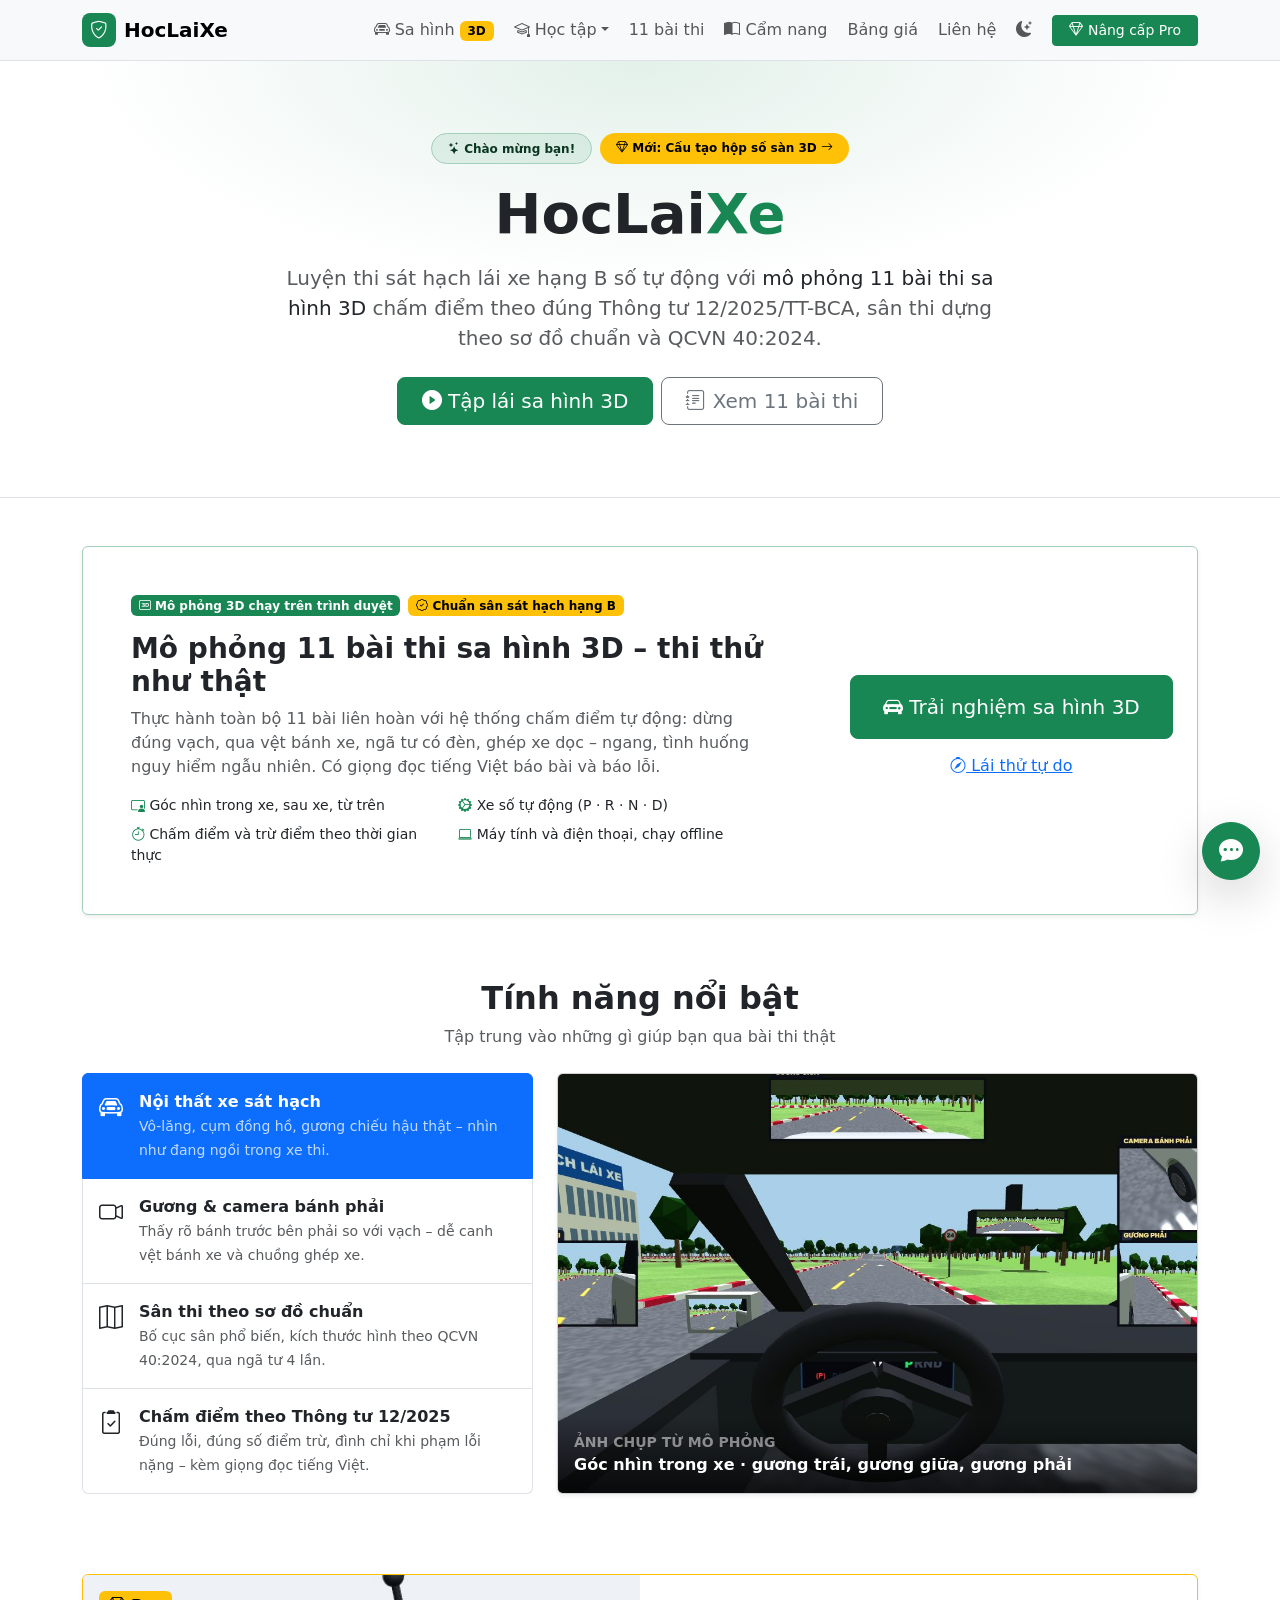
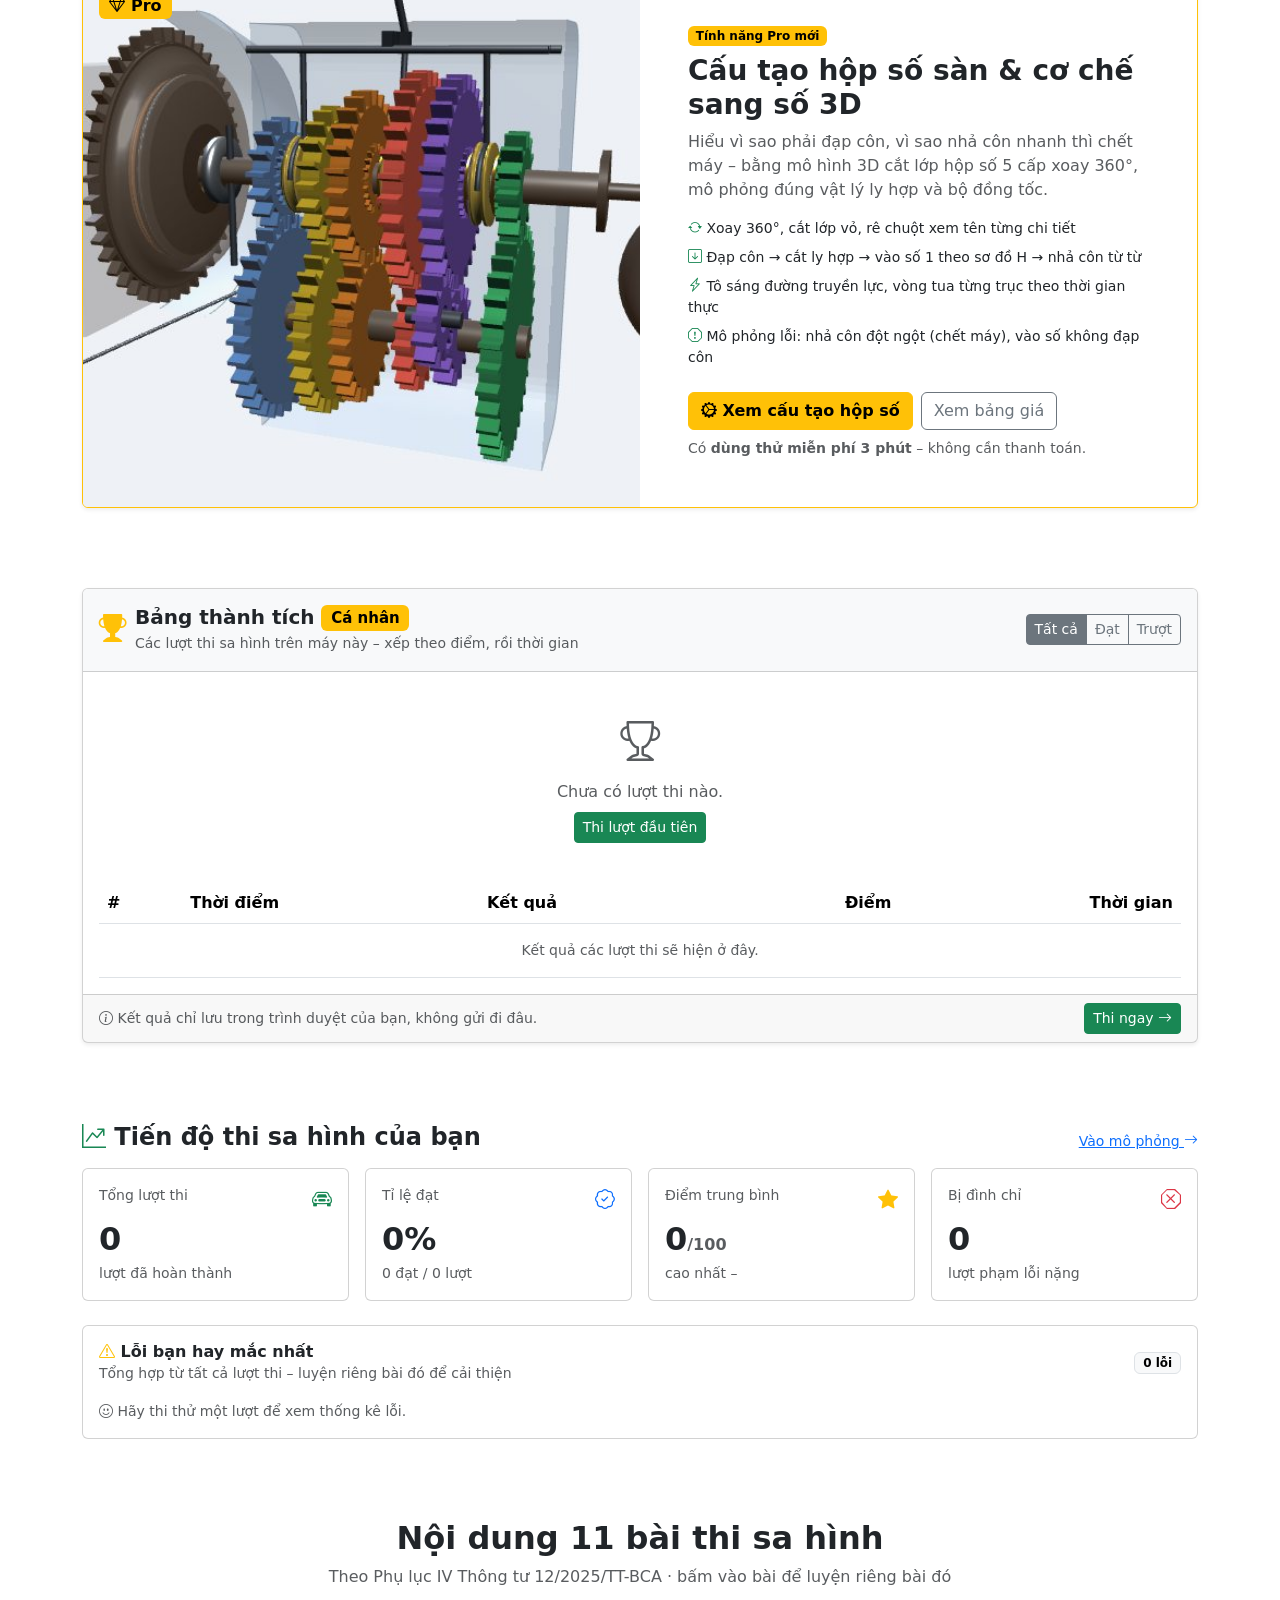
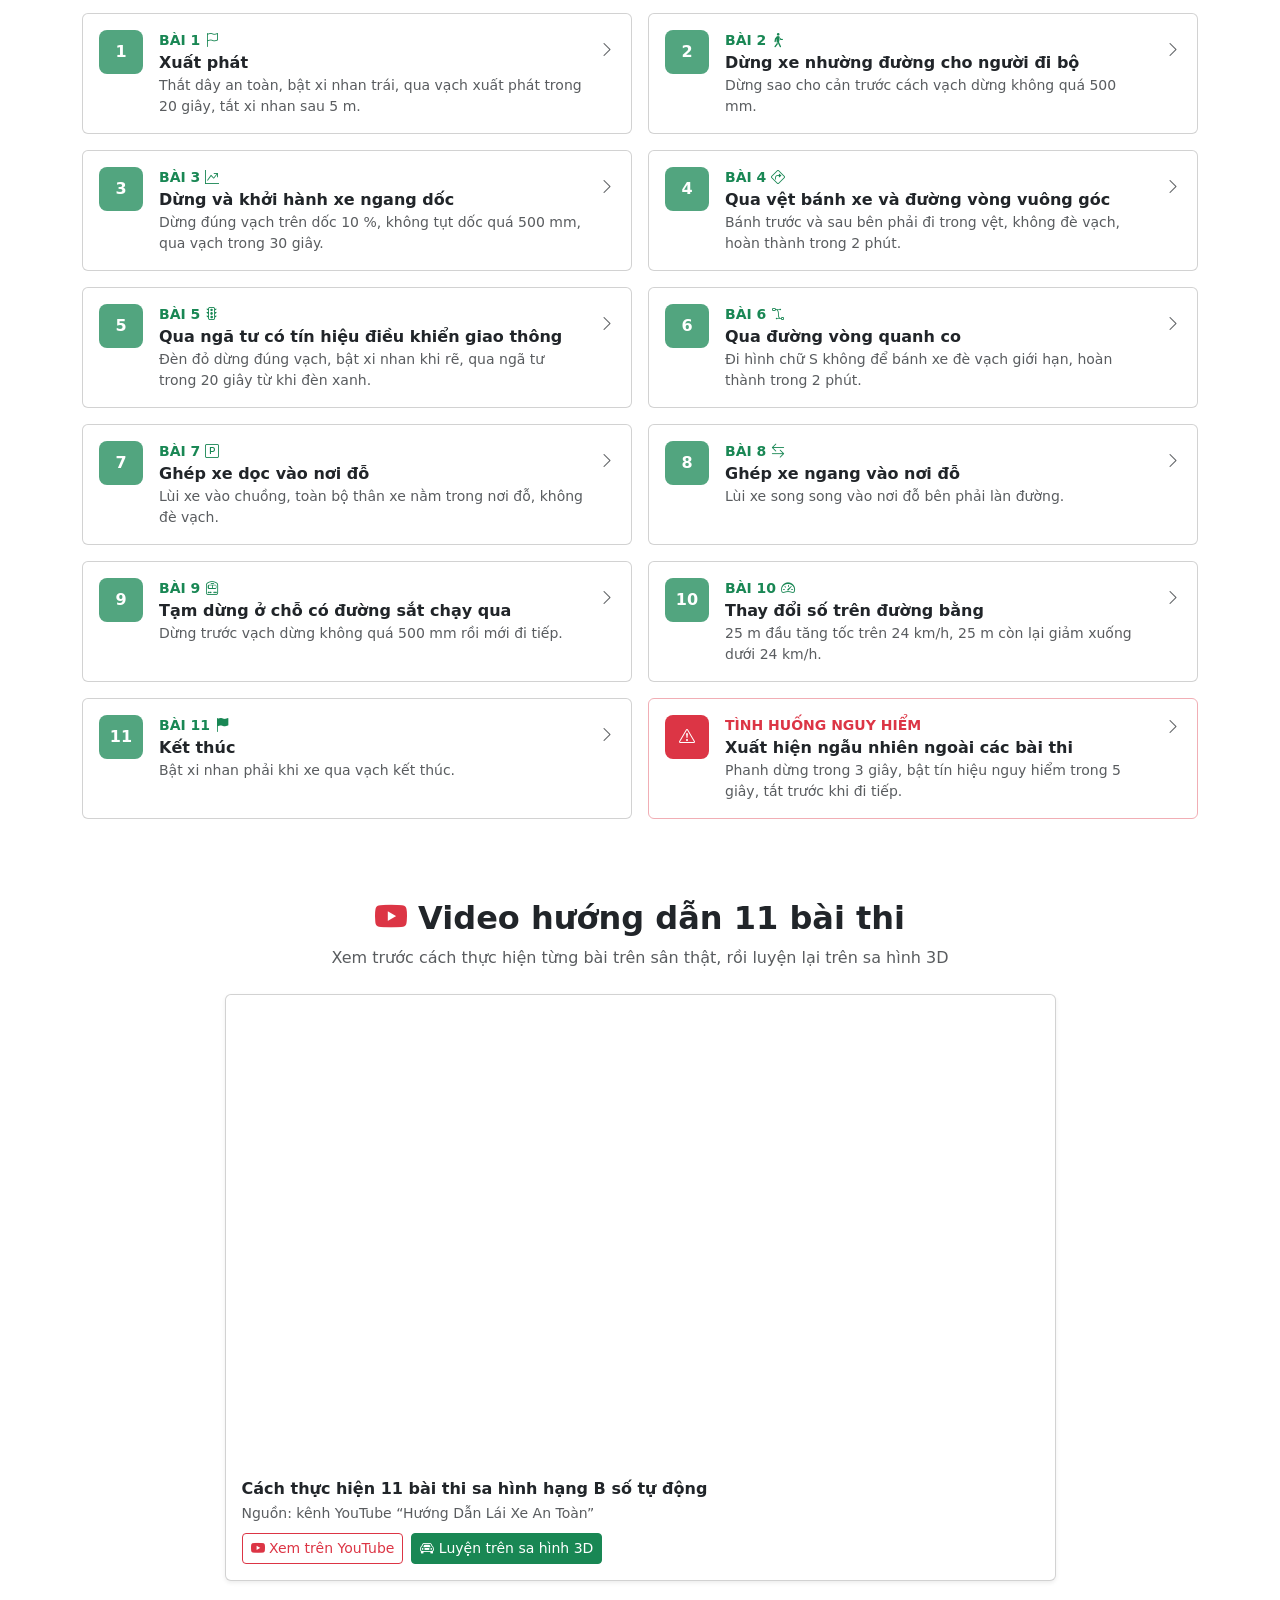
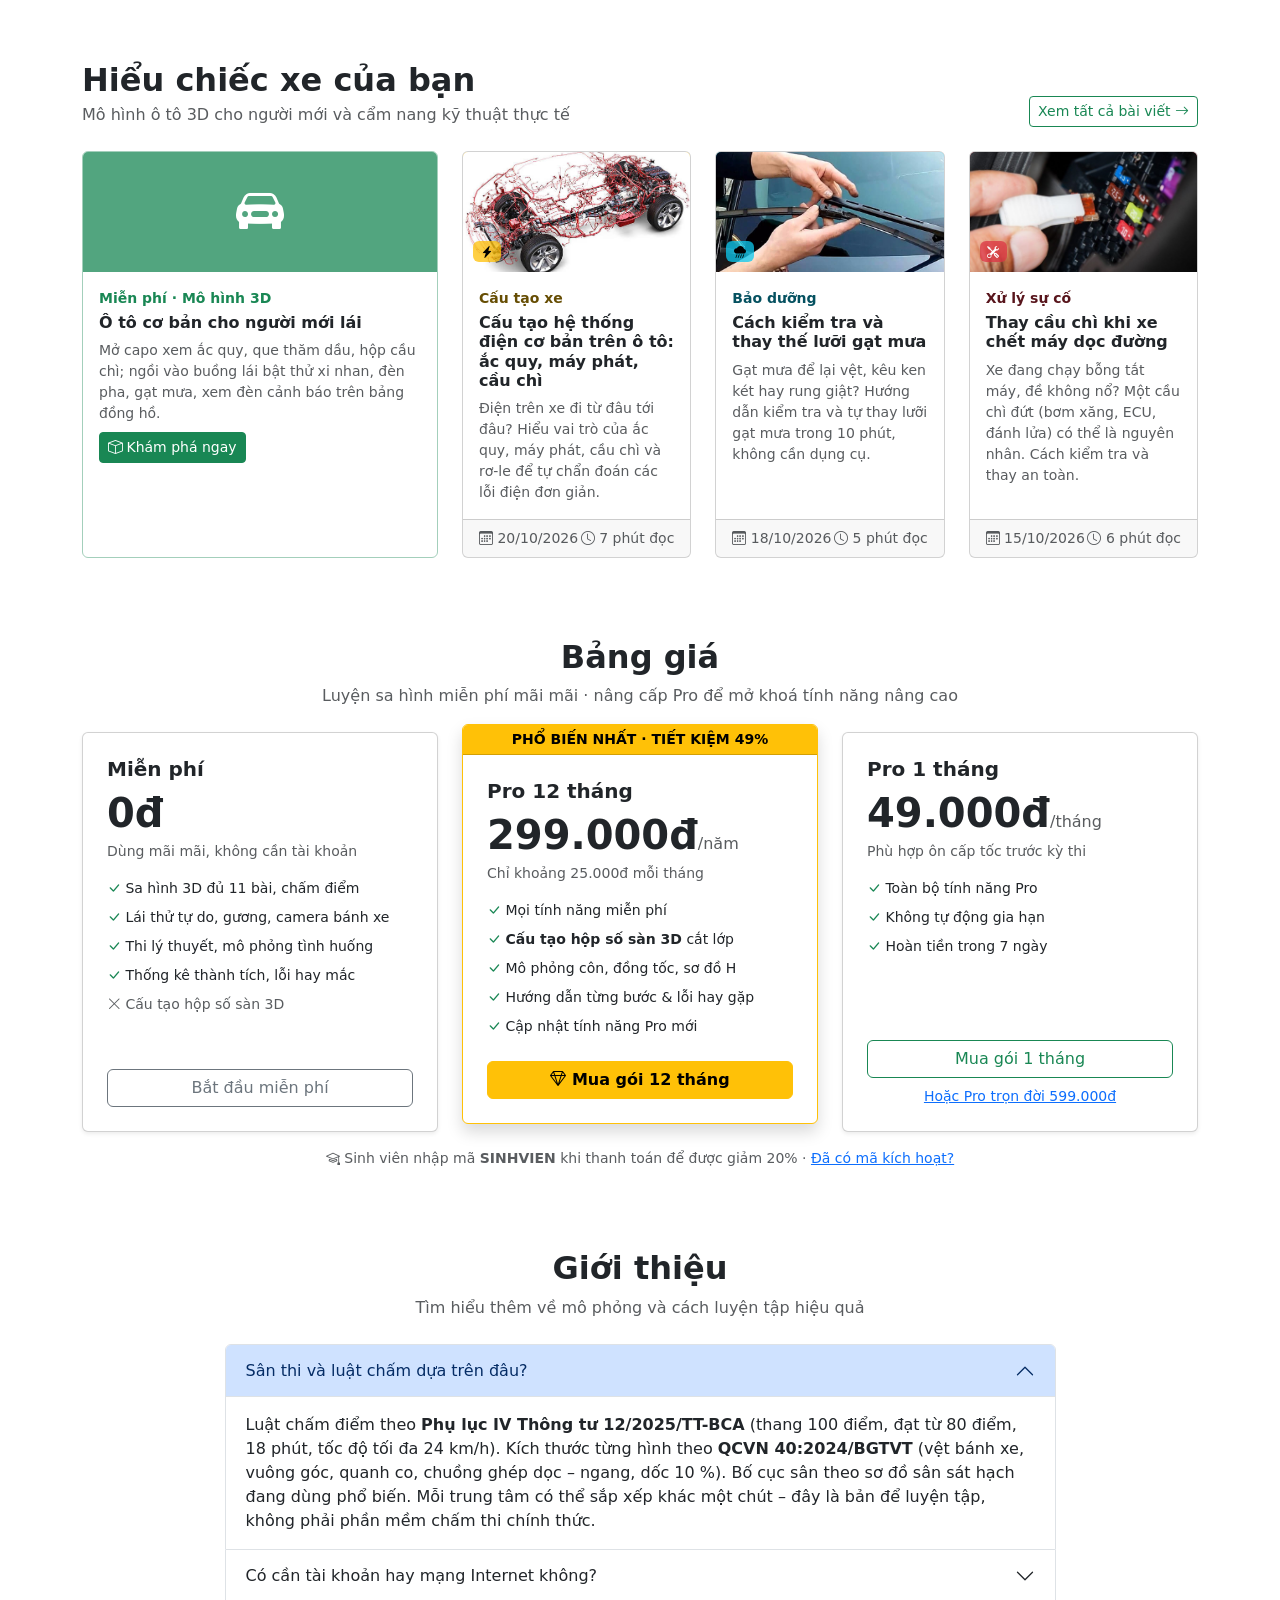
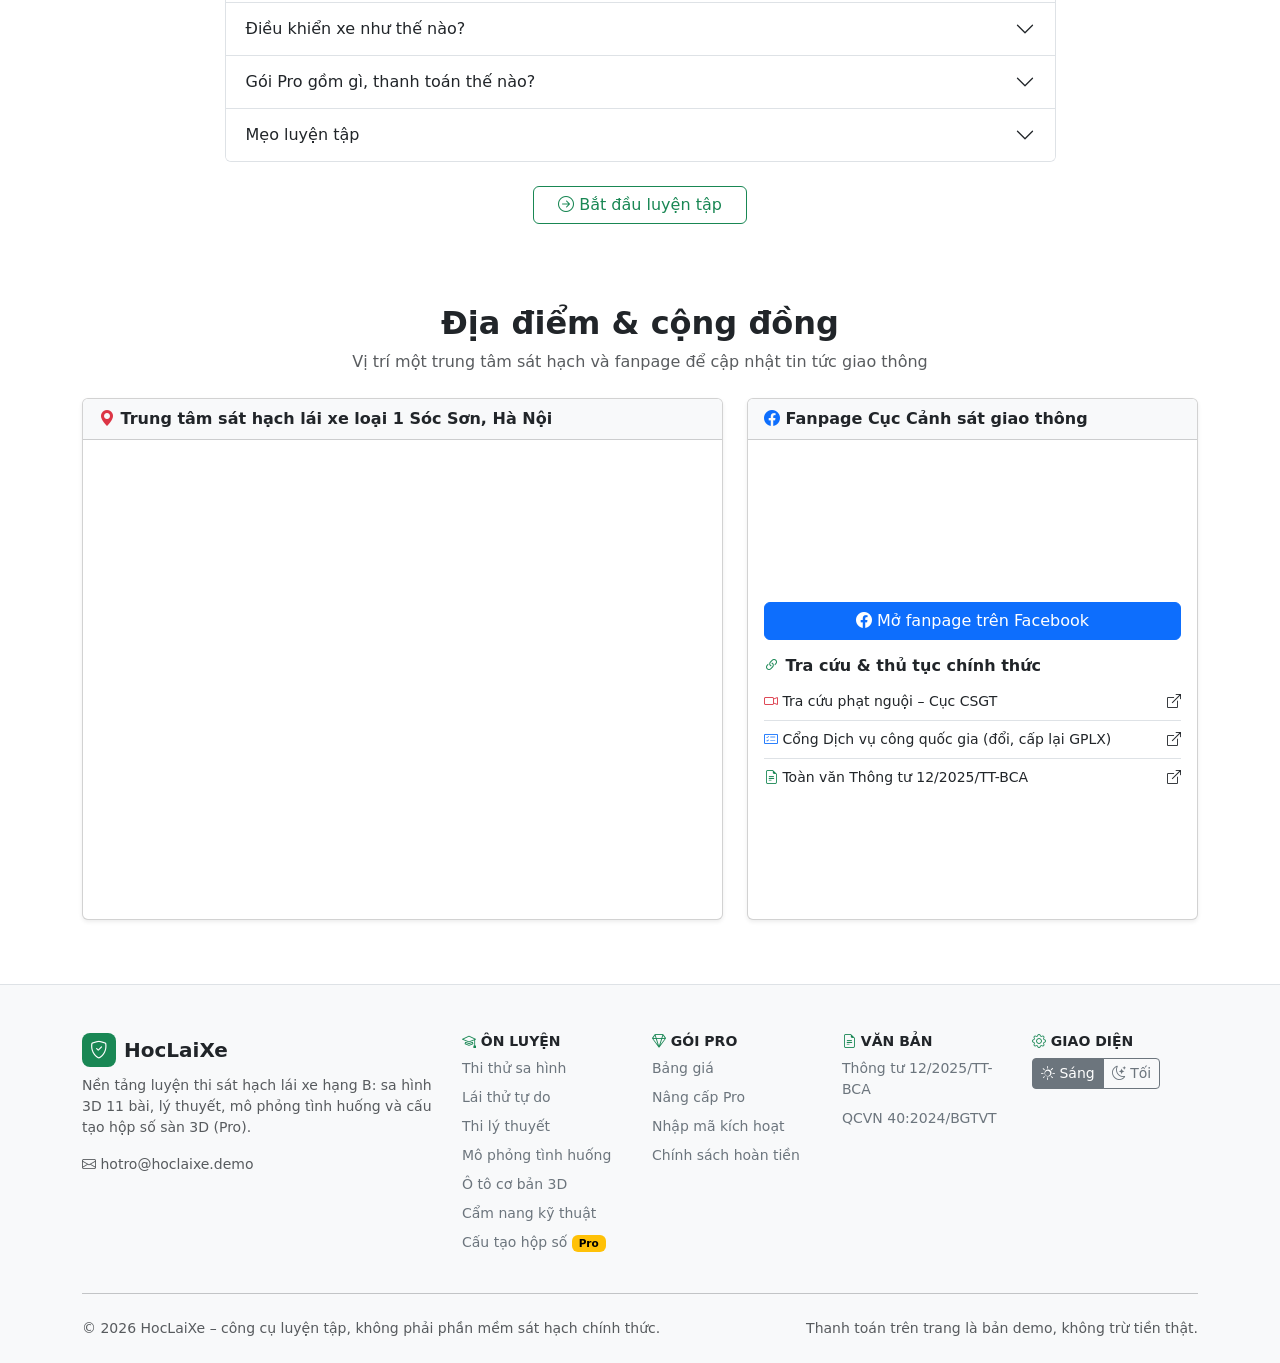
==== commit c7b218e7: "Trang chủ: nhúng video YouTube hướng dẫn 11 bài thi sa hình Co-Authored-By: Claude Opus 5.5 <noreply" ====
--- a/index.html
+++ b/index.html
@@ -273,6 +273,36 @@
     <div class="row row-cols-1 row-cols-md-2 g-3" id="lessonGrid"></div>
   </section>
 
+  <!-- ============ VIDEO HƯỚNG DẪN (YouTube) ============ -->
+  <section class="container my-5 py-lg-3" id="video">
+    <div class="text-center mb-4">
+      <h2 class="fw-bold"><i class="bi bi-youtube text-danger"></i> Video hướng dẫn 11 bài thi</h2>
+      <p class="text-body-secondary">Xem trước cách thực hiện từng bài trên sân thật, rồi luyện lại trên sa hình 3D</p>
+    </div>
+    <div class="row justify-content-center">
+      <div class="col-lg-9">
+        <div class="card shadow-sm overflow-hidden">
+          <div class="ratio ratio-16x9">
+            <iframe src="https://www.youtube-nocookie.com/embed/ejB3LJsNW6E?rel=0"
+              title="Cách thực hiện 11 bài thi sa hình hạng B số tự động"
+              allow="accelerometer; clipboard-write; encrypted-media; gyroscope; picture-in-picture; web-share"
+              referrerpolicy="strict-origin-when-cross-origin" allowfullscreen loading="lazy"></iframe>
+          </div>
+          <div class="card-body d-flex flex-wrap justify-content-between align-items-center gap-2">
+            <div>
+              <div class="fw-semibold">Cách thực hiện 11 bài thi sa hình hạng B số tự động</div>
+              <small class="text-body-secondary">Nguồn: kênh YouTube “Hướng Dẫn Lái Xe An Toàn”</small>
+            </div>
+            <div class="d-flex flex-wrap gap-2">
+              <a class="btn btn-outline-danger btn-sm" href="https://www.youtube.com/watch?v=ejB3LJsNW6E" target="_blank" rel="noopener"><i class="bi bi-youtube"></i> Xem trên YouTube</a>
+              <a class="btn btn-success btn-sm" href="sa-hinh.html?mode=practice"><i class="bi bi-car-front"></i> Luyện trên sa hình 3D</a>
+            </div>
+          </div>
+        </div>
+      </div>
+    </div>
+  </section>
+
   <!-- ============ Ô TÔ CƠ BẢN 3D + CẨM NANG ============ -->
   <section class="container my-5 py-lg-3" id="cam-nang-moi">
     <div class="d-flex flex-wrap justify-content-between align-items-end gap-2 mb-4">
